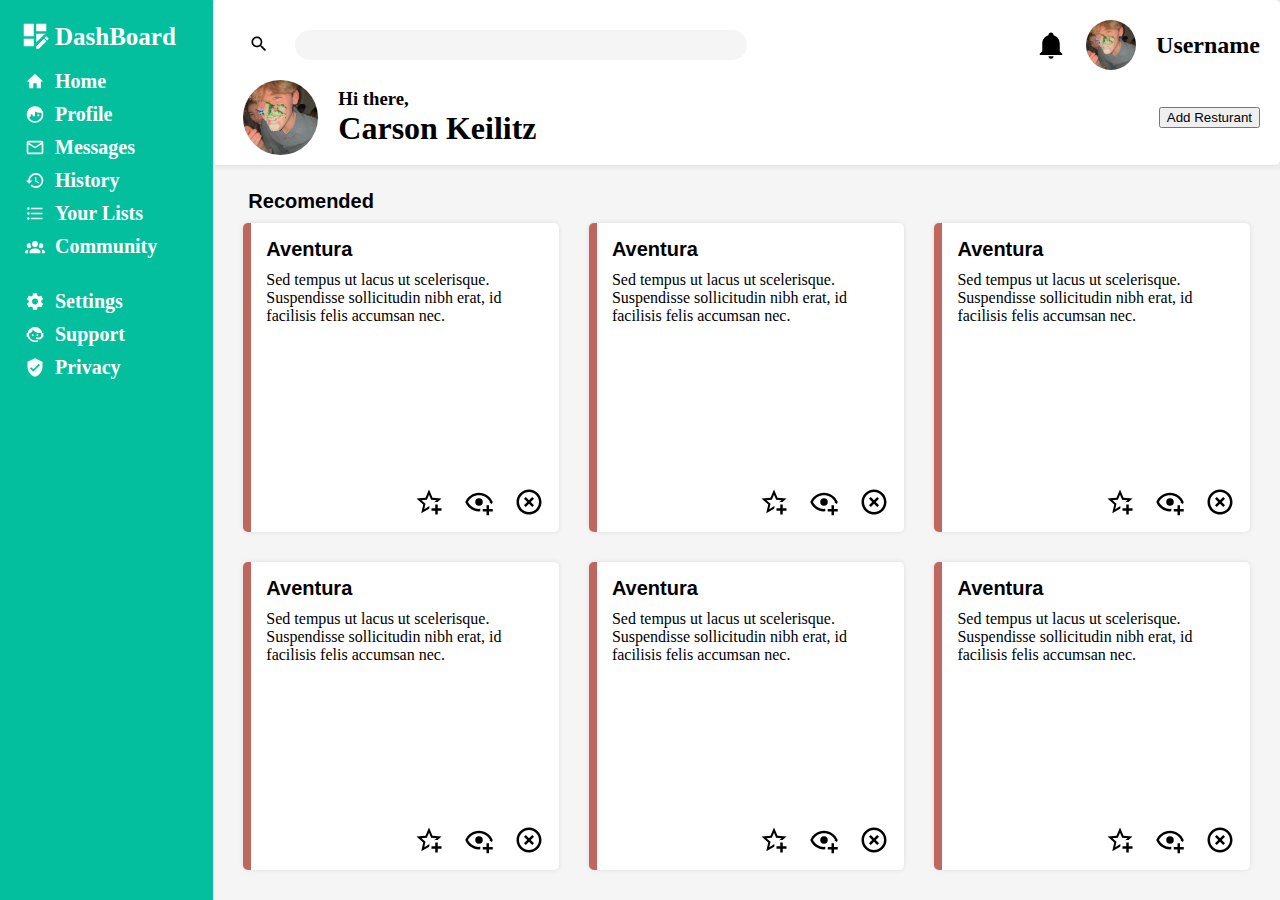
==== lists.html @ d3cf1557 "added basic form" ====
<!DOCTYPE html>
<html lang="en">
<head>
    <meta charset="UTF-8">
    <meta name="viewport" content="width=device-width, initial-scale=1.0">
    <link rel="stylesheet" href="styles/primary.css">
    <link rel="stylesheet" href="styles/library.css">
    <title>Admin Site</title>
</head>
<body>
    <div class="container">
        <div class="header">
            <div class="upperheader">
                <form class="search" action="search.php" method="post">
                    <button class="submit" type="submit" name="submit-search">
                        <img class="search-icon" src="pictures/magnify.png" alt="search">
                    </button>
                    <input class="search-bar" type="text" name="search" placeholder="">
                </form>
                <div class="header-upper-info">
                    <svg class="search-icon-info" xmlns="http://www.w3.org/2000/svg" viewBox="0 0 24 24"><title>bell</title><path d="M21,19V20H3V19L5,17V11C5,7.9 7.03,5.17 10,4.29C10,4.19 10,4.1 10,4A2,2 0 0,1 12,2A2,2 0 0,1 14,4C14,4.1 14,4.19 14,4.29C16.97,5.17 19,7.9 19,11V17L21,19M14,21A2,2 0 0,1 12,23A2,2 0 0,1 10,21" /></svg>
                    <img class="profile-picture logo small-logo" src="pictures/logo.JPEG" alt="profile">
                    <h2 class="username no-padding">Username</h2>
                </div>
            </div>
            <div class="lowerheader">
                <img  class="logo" src="pictures/logo.JPEG" alt="text">
                <div class="lowerheader-text">
                    <h3 class="no-padding">Hi there,</h3>
                    <h1 class="no-padding">Carson Keilitz</h1>
                </div>
                <div class="resturant-adder">
                    <button class="resturant-button">Add Resturant</button>
                    <dialog class="dialog">
                        <form action="#" method="dialog">
                            <div>
                                <label for="restaurant_name">Restaurant Name:</label>
                                <input type="text" id="restaurant_name" name="restaurant_name" required>
                            </div>
                            <div>
                                <label for="food_type">Type of Food:</label>
                                <select id="food_type" name="food_type" required>
                                    <option value="">Select Food Type</option>
                                    <option value="American">American</option>
                                    <option value="Chinese">Chinese</option>
                                    <option value="Cuban">Cuban</option>
                                    <option value="Greek">Greek</option>
                                    <option value="Indian">Indian</option>
                                    <option value="Italian">Italian</option>
                                    <option value="Japanese">Japanese</option>
                                    <option value="Korean">Korean</option>
                                    <option value="Mexican">Mexican</option>
                                    <option value="Thai">Thai</option>
                                    <option value="Vietnamese">Vietnamese</option>
                                </select>
                            </div>
                            <div>
                                <label for="location">Location:</label>
                                <input type="text" id="location" name="location" required>
                            </div>
                            <div>
                                <label for="rating">Rating (1-10):</label>
                                <input type="number" id="rating" name="rating" min="1" max="10" required>
                            </div>
                            <div>
                                <label for="visited">Visited:</label>
                                <input type="radio" id="yes" name="visited" value="Yes">
                                <label for="yes">Yes</label>
                                <input type="radio" id="want_to" name="visited" value="Want to">
                                <label for="want_to">Want to</label>
                                <input type="radio" id="no" name="visited" value="No">
                                <label for="no">No</label>
                            </div>
                            <div>
                                <button type="submit" id="js-close" value="js-close">Submit</button>
                            </div>
                        </form>
                    </dialog>
                </div>
            </div>
        </div>
        <div class="sidebar">
            <div class="sidebar-title">
                <div class="dashbar-logo">
                    <svg class="change-color" xmlns="http://www.w3.org/2000/svg" viewBox="0 0 24 24"><title>view-dashboard-edit</title><path d="M21 13.1C20.9 13.1 20.7 13.2 20.6 13.3L19.6 14.3L21.7 16.4L22.7 15.4C22.9 15.2 22.9 14.8 22.7 14.6L21.4 13.3C21.3 13.2 21.2 13.1 21 13.1M19.1 14.9L13 20.9V23H15.1L21.2 16.9L19.1 14.9M21 9H13V3H21V9M13 18.06V11H21V11.1C20.24 11.1 19.57 11.5 19.19 11.89L13 18.06M11 13H3V3H11V13M11 21H3V15H11V21Z" /></svg>
                </div>
                <h1 class="Dashboard">DashBoard</h1>
            </div>
            <ul class="sidebar-fonts side-bar-options">
                <div class="sidebar-logos">
                    <svg xmlns="http://www.w3.org/2000/svg" viewBox="0 0 24 24"><title>home</title><path d="M10,20V14H14V20H19V12H22L12,3L2,12H5V20H10Z" /></svg>
                    <li><a classhref="index.html">Home</a></li>
                </div>
                <div class="sidebar-logos">
                    <svg xmlns="http://www.w3.org/2000/svg" viewBox="0 0 24 24"><title>face-man-profile</title><path d="M12,2A10,10 0 0,0 2,12A10,10 0 0,0 12,22A10,10 0 0,0 22,12A10,10 0 0,0 12,2M12,8.39C13.57,9.4 15.42,10 17.42,10C18.2,10 18.95,9.91 19.67,9.74C19.88,10.45 20,11.21 20,12C20,16.41 16.41,20 12,20C9,20 6.39,18.34 5,15.89L6.75,14V13A1.25,1.25 0 0,1 8,11.75A1.25,1.25 0 0,1 9.25,13V14H12M16,11.75A1.25,1.25 0 0,0 14.75,13A1.25,1.25 0 0,0 16,14.25A1.25,1.25 0 0,0 17.25,13A1.25,1.25 0 0,0 16,11.75Z" /></svg>                    <li><a href="about.html">Profile</a></li>
                </div>
                <div class="sidebar-logos">
                    <svg xmlns="http://www.w3.org/2000/svg" viewBox="0 0 24 24"><title>email-outline</title><path d="M22 6C22 4.9 21.1 4 20 4H4C2.9 4 2 4.9 2 6V18C2 19.1 2.9 20 4 20H20C21.1 20 22 19.1 22 18V6M20 6L12 11L4 6H20M20 18H4V8L12 13L20 8V18Z" /></svg>                    <li><a href="contact.html">Messages</a></li>
                </div>
                <div class="sidebar-logos">
                    <svg xmlns="http://www.w3.org/2000/svg" viewBox="0 0 24 24"><title>history</title><path d="M13.5,8H12V13L16.28,15.54L17,14.33L13.5,12.25V8M13,3A9,9 0 0,0 4,12H1L4.96,16.03L9,12H6A7,7 0 0,1 13,5A7,7 0 0,1 20,12A7,7 0 0,1 13,19C11.07,19 9.32,18.21 8.06,16.94L6.64,18.36C8.27,20 10.5,21 13,21A9,9 0 0,0 22,12A9,9 0 0,0 13,3" /></svg>                    <li><a href="contact.html">History</a></li>
                </div>
                <div class="sidebar-logos">
                    <svg xmlns="http://www.w3.org/2000/svg" viewBox="0 0 24 24"><title>format-list-bulleted</title><path d="M7,5H21V7H7V5M7,13V11H21V13H7M4,4.5A1.5,1.5 0 0,1 5.5,6A1.5,1.5 0 0,1 4,7.5A1.5,1.5 0 0,1 2.5,6A1.5,1.5 0 0,1 4,4.5M4,10.5A1.5,1.5 0 0,1 5.5,12A1.5,1.5 0 0,1 4,13.5A1.5,1.5 0 0,1 2.5,12A1.5,1.5 0 0,1 4,10.5M7,19V17H21V19H7M4,16.5A1.5,1.5 0 0,1 5.5,18A1.5,1.5 0 0,1 4,19.5A1.5,1.5 0 0,1 2.5,18A1.5,1.5 0 0,1 4,16.5Z" /></svg>                    <li><a href="contact.html">Your Lists</a></li>
                </div>
                <div class="sidebar-logos">
                    <svg xmlns="http://www.w3.org/2000/svg" viewBox="0 0 24 24"><title>account-group</title><path d="M12,5.5A3.5,3.5 0 0,1 15.5,9A3.5,3.5 0 0,1 12,12.5A3.5,3.5 0 0,1 8.5,9A3.5,3.5 0 0,1 12,5.5M5,8C5.56,8 6.08,8.15 6.53,8.42C6.38,9.85 6.8,11.27 7.66,12.38C7.16,13.34 6.16,14 5,14A3,3 0 0,1 2,11A3,3 0 0,1 5,8M19,8A3,3 0 0,1 22,11A3,3 0 0,1 19,14C17.84,14 16.84,13.34 16.34,12.38C17.2,11.27 17.62,9.85 17.47,8.42C17.92,8.15 18.44,8 19,8M5.5,18.25C5.5,16.18 8.41,14.5 12,14.5C15.59,14.5 18.5,16.18 18.5,18.25V20H5.5V18.25M0,20V18.5C0,17.11 1.89,15.94 4.45,15.6C3.86,16.28 3.5,17.22 3.5,18.25V20H0M24,20H20.5V18.25C20.5,17.22 20.14,16.28 19.55,15.6C22.11,15.94 24,17.11 24,18.5V20Z" /></svg>                    <li><a href="contact.html">Community</a></li>
                </div>
            </ul>
            <ul class="sidebar-fonts side-bar-options settings">
                <div class="sidebar-logos">
                    <svg xmlns="http://www.w3.org/2000/svg" viewBox="0 0 24 24"><title>cog</title><path d="M12,15.5A3.5,3.5 0 0,1 8.5,12A3.5,3.5 0 0,1 12,8.5A3.5,3.5 0 0,1 15.5,12A3.5,3.5 0 0,1 12,15.5M19.43,12.97C19.47,12.65 19.5,12.33 19.5,12C19.5,11.67 19.47,11.34 19.43,11L21.54,9.37C21.73,9.22 21.78,8.95 21.66,8.73L19.66,5.27C19.54,5.05 19.27,4.96 19.05,5.05L16.56,6.05C16.04,5.66 15.5,5.32 14.87,5.07L14.5,2.42C14.46,2.18 14.25,2 14,2H10C9.75,2 9.54,2.18 9.5,2.42L9.13,5.07C8.5,5.32 7.96,5.66 7.44,6.05L4.95,5.05C4.73,4.96 4.46,5.05 4.34,5.27L2.34,8.73C2.21,8.95 2.27,9.22 2.46,9.37L4.57,11C4.53,11.34 4.5,11.67 4.5,12C4.5,12.33 4.53,12.65 4.57,12.97L2.46,14.63C2.27,14.78 2.21,15.05 2.34,15.27L4.34,18.73C4.46,18.95 4.73,19.03 4.95,18.95L7.44,17.94C7.96,18.34 8.5,18.68 9.13,18.93L9.5,21.58C9.54,21.82 9.75,22 10,22H14C14.25,22 14.46,21.82 14.5,21.58L14.87,18.93C15.5,18.67 16.04,18.34 16.56,17.94L19.05,18.95C19.27,19.03 19.54,18.95 19.66,18.73L21.66,15.27C21.78,15.05 21.73,14.78 21.54,14.63L19.43,12.97Z" /></svg>
                    <li><a classhref="index.html">Settings</a></li>
                </div>
                <div class="sidebar-logos">
                    <svg xmlns="http://www.w3.org/2000/svg" viewBox="0 0 24 24"><title>face-agent</title><path d="M18.72,14.76C19.07,13.91 19.26,13 19.26,12C19.26,11.28 19.15,10.59 18.96,9.95C18.31,10.1 17.63,10.18 16.92,10.18C13.86,10.18 11.15,8.67 9.5,6.34C8.61,8.5 6.91,10.26 4.77,11.22C4.73,11.47 4.73,11.74 4.73,12A7.27,7.27 0 0,0 12,19.27C13.05,19.27 14.06,19.04 14.97,18.63C15.54,19.72 15.8,20.26 15.78,20.26C14.14,20.81 12.87,21.08 12,21.08C9.58,21.08 7.27,20.13 5.57,18.42C4.53,17.38 3.76,16.11 3.33,14.73H2V10.18H3.09C3.93,6.04 7.6,2.92 12,2.92C14.4,2.92 16.71,3.87 18.42,5.58C19.69,6.84 20.54,8.45 20.89,10.18H22V14.67H22V14.69L22,14.73H21.94L18.38,18L13.08,17.4V15.73H17.91L18.72,14.76M9.27,11.77C9.57,11.77 9.86,11.89 10.07,12.11C10.28,12.32 10.4,12.61 10.4,12.91C10.4,13.21 10.28,13.5 10.07,13.71C9.86,13.92 9.57,14.04 9.27,14.04C8.64,14.04 8.13,13.54 8.13,12.91C8.13,12.28 8.64,11.77 9.27,11.77M14.72,11.77C15.35,11.77 15.85,12.28 15.85,12.91C15.85,13.54 15.35,14.04 14.72,14.04C14.09,14.04 13.58,13.54 13.58,12.91A1.14,1.14 0 0,1 14.72,11.77Z" /></svg>                    <li><a href="about.html">Support</a></li>
                </div>
                <div class="sidebar-logos">
                    <svg xmlns="http://www.w3.org/2000/svg" viewBox="0 0 24 24"><title>shield-check</title><path d="M10,17L6,13L7.41,11.59L10,14.17L16.59,7.58L18,9M12,1L3,5V11C3,16.55 6.84,21.74 12,23C17.16,21.74 21,16.55 21,11V5L12,1Z" /></svg>                    <li><a href="contact.html">Privacy</a></li>
                </div>
            </ul>
        </div>
        <div class="main-content">
            <div class="resturants">
                <h2 class="main-content-title project-font extra">Recomended</h2>
                <div class="cards">
                    <div class="card">
                        <div class="card-title project-font">Aventura</div>
                        <div class="card-text">
                            Sed tempus ut lacus ut scelerisque. Suspendisse sollicitudin nibh erat, id facilisis felis accumsan nec.
                        </div>
                        <div class="card-footer">
                            <svg class="card-image" xmlns="http://www.w3.org/2000/svg" viewBox="0 0 24 24"><title>star-plus-outline</title><path d="M5.8 21L7.4 14L2 9.2L9.2 8.6L12 2L14.8 8.6L22 9.2L18.8 12H18C17.3 12 16.6 12.1 15.9 12.4L18.1 10.5L13.7 10.1L12 6.1L10.3 10.1L5.9 10.5L9.2 13.4L8.2 17.7L12 15.4L12.5 15.7C12.3 16.2 12.1 16.8 12.1 17.3L5.8 21M17 14V17H14V19H17V22H19V19H22V17H19V14H17Z" /></svg>
                            <svg class="card-image" xmlns="http://www.w3.org/2000/svg" viewBox="0 0 24 24"><title>eye-plus-outline</title><path d="M12,4.5C7,4.5 2.73,7.61 1,12C2.73,16.39 7,19.5 12,19.5C12.36,19.5 12.72,19.5 13.08,19.45C13.03,19.13 13,18.82 13,18.5C13,18.14 13.04,17.78 13.1,17.42C12.74,17.46 12.37,17.5 12,17.5C8.24,17.5 4.83,15.36 3.18,12C4.83,8.64 8.24,6.5 12,6.5C15.76,6.5 19.17,8.64 20.82,12C20.7,12.24 20.56,12.45 20.43,12.68C21.09,12.84 21.72,13.11 22.29,13.5C22.56,13 22.8,12.5 23,12C21.27,7.61 17,4.5 12,4.5M12,9A3,3 0 0,0 9,12A3,3 0 0,0 12,15A3,3 0 0,0 15,12A3,3 0 0,0 12,9M18,14.5V17.5H15V19.5H18V22.5H20V19.5H23V17.5H20V14.5H18Z" /></svg>
                            <svg class="card-image" xmlns="http://www.w3.org/2000/svg" viewBox="0 0 24 24"><title>close-circle-outline</title><path d="M12,20C7.59,20 4,16.41 4,12C4,7.59 7.59,4 12,4C16.41,4 20,7.59 20,12C20,16.41 16.41,20 12,20M12,2C6.47,2 2,6.47 2,12C2,17.53 6.47,22 12,22C17.53,22 22,17.53 22,12C22,6.47 17.53,2 12,2M14.59,8L12,10.59L9.41,8L8,9.41L10.59,12L8,14.59L9.41,16L12,13.41L14.59,16L16,14.59L13.41,12L16,9.41L14.59,8Z" /></svg>
                        </div>
                    </div>
                    <div class="card">
                        <div class="card-title project-font">Aventura</div>
                        <div class="card-text">
                            Sed tempus ut lacus ut scelerisque. Suspendisse sollicitudin nibh erat, id facilisis felis accumsan nec.
                        </div>
                        <div class="card-footer">
                            <svg class="card-image" xmlns="http://www.w3.org/2000/svg" viewBox="0 0 24 24"><title>star-plus-outline</title><path d="M5.8 21L7.4 14L2 9.2L9.2 8.6L12 2L14.8 8.6L22 9.2L18.8 12H18C17.3 12 16.6 12.1 15.9 12.4L18.1 10.5L13.7 10.1L12 6.1L10.3 10.1L5.9 10.5L9.2 13.4L8.2 17.7L12 15.4L12.5 15.7C12.3 16.2 12.1 16.8 12.1 17.3L5.8 21M17 14V17H14V19H17V22H19V19H22V17H19V14H17Z" /></svg>
                            <svg class="card-image" xmlns="http://www.w3.org/2000/svg" viewBox="0 0 24 24"><title>eye-plus-outline</title><path d="M12,4.5C7,4.5 2.73,7.61 1,12C2.73,16.39 7,19.5 12,19.5C12.36,19.5 12.72,19.5 13.08,19.45C13.03,19.13 13,18.82 13,18.5C13,18.14 13.04,17.78 13.1,17.42C12.74,17.46 12.37,17.5 12,17.5C8.24,17.5 4.83,15.36 3.18,12C4.83,8.64 8.24,6.5 12,6.5C15.76,6.5 19.17,8.64 20.82,12C20.7,12.24 20.56,12.45 20.43,12.68C21.09,12.84 21.72,13.11 22.29,13.5C22.56,13 22.8,12.5 23,12C21.27,7.61 17,4.5 12,4.5M12,9A3,3 0 0,0 9,12A3,3 0 0,0 12,15A3,3 0 0,0 15,12A3,3 0 0,0 12,9M18,14.5V17.5H15V19.5H18V22.5H20V19.5H23V17.5H20V14.5H18Z" /></svg>
                            <svg class="card-image" xmlns="http://www.w3.org/2000/svg" viewBox="0 0 24 24"><title>close-circle-outline</title><path d="M12,20C7.59,20 4,16.41 4,12C4,7.59 7.59,4 12,4C16.41,4 20,7.59 20,12C20,16.41 16.41,20 12,20M12,2C6.47,2 2,6.47 2,12C2,17.53 6.47,22 12,22C17.53,22 22,17.53 22,12C22,6.47 17.53,2 12,2M14.59,8L12,10.59L9.41,8L8,9.41L10.59,12L8,14.59L9.41,16L12,13.41L14.59,16L16,14.59L13.41,12L16,9.41L14.59,8Z" /></svg>
                        </div>
                    </div>
                    <div class="card">
                        <div class="card-title project-font">Aventura</div>
                        <div class="card-text">
                            Sed tempus ut lacus ut scelerisque. Suspendisse sollicitudin nibh erat, id facilisis felis accumsan nec.
                        </div>
                        <div class="card-footer">
                            <svg class="card-image" xmlns="http://www.w3.org/2000/svg" viewBox="0 0 24 24"><title>star-plus-outline</title><path d="M5.8 21L7.4 14L2 9.2L9.2 8.6L12 2L14.8 8.6L22 9.2L18.8 12H18C17.3 12 16.6 12.1 15.9 12.4L18.1 10.5L13.7 10.1L12 6.1L10.3 10.1L5.9 10.5L9.2 13.4L8.2 17.7L12 15.4L12.5 15.7C12.3 16.2 12.1 16.8 12.1 17.3L5.8 21M17 14V17H14V19H17V22H19V19H22V17H19V14H17Z" /></svg>
                            <svg class="card-image" xmlns="http://www.w3.org/2000/svg" viewBox="0 0 24 24"><title>eye-plus-outline</title><path d="M12,4.5C7,4.5 2.73,7.61 1,12C2.73,16.39 7,19.5 12,19.5C12.36,19.5 12.72,19.5 13.08,19.45C13.03,19.13 13,18.82 13,18.5C13,18.14 13.04,17.78 13.1,17.42C12.74,17.46 12.37,17.5 12,17.5C8.24,17.5 4.83,15.36 3.18,12C4.83,8.64 8.24,6.5 12,6.5C15.76,6.5 19.17,8.64 20.82,12C20.7,12.24 20.56,12.45 20.43,12.68C21.09,12.84 21.72,13.11 22.29,13.5C22.56,13 22.8,12.5 23,12C21.27,7.61 17,4.5 12,4.5M12,9A3,3 0 0,0 9,12A3,3 0 0,0 12,15A3,3 0 0,0 15,12A3,3 0 0,0 12,9M18,14.5V17.5H15V19.5H18V22.5H20V19.5H23V17.5H20V14.5H18Z" /></svg>
                            <svg class="card-image" xmlns="http://www.w3.org/2000/svg" viewBox="0 0 24 24"><title>close-circle-outline</title><path d="M12,20C7.59,20 4,16.41 4,12C4,7.59 7.59,4 12,4C16.41,4 20,7.59 20,12C20,16.41 16.41,20 12,20M12,2C6.47,2 2,6.47 2,12C2,17.53 6.47,22 12,22C17.53,22 22,17.53 22,12C22,6.47 17.53,2 12,2M14.59,8L12,10.59L9.41,8L8,9.41L10.59,12L8,14.59L9.41,16L12,13.41L14.59,16L16,14.59L13.41,12L16,9.41L14.59,8Z" /></svg>
                        </div>
                    </div>
                    <div class="card">
                        <div class="card-title project-font">Aventura</div>
                        <div class="card-text">
                            Sed tempus ut lacus ut scelerisque. Suspendisse sollicitudin nibh erat, id facilisis felis accumsan nec.
                        </div>
                        <div class="card-footer">
                            <svg class="card-image" xmlns="http://www.w3.org/2000/svg" viewBox="0 0 24 24"><title>star-plus-outline</title><path d="M5.8 21L7.4 14L2 9.2L9.2 8.6L12 2L14.8 8.6L22 9.2L18.8 12H18C17.3 12 16.6 12.1 15.9 12.4L18.1 10.5L13.7 10.1L12 6.1L10.3 10.1L5.9 10.5L9.2 13.4L8.2 17.7L12 15.4L12.5 15.7C12.3 16.2 12.1 16.8 12.1 17.3L5.8 21M17 14V17H14V19H17V22H19V19H22V17H19V14H17Z" /></svg>
                            <svg class="card-image" xmlns="http://www.w3.org/2000/svg" viewBox="0 0 24 24"><title>eye-plus-outline</title><path d="M12,4.5C7,4.5 2.73,7.61 1,12C2.73,16.39 7,19.5 12,19.5C12.36,19.5 12.72,19.5 13.08,19.45C13.03,19.13 13,18.82 13,18.5C13,18.14 13.04,17.78 13.1,17.42C12.74,17.46 12.37,17.5 12,17.5C8.24,17.5 4.83,15.36 3.18,12C4.83,8.64 8.24,6.5 12,6.5C15.76,6.5 19.17,8.64 20.82,12C20.7,12.24 20.56,12.45 20.43,12.68C21.09,12.84 21.72,13.11 22.29,13.5C22.56,13 22.8,12.5 23,12C21.27,7.61 17,4.5 12,4.5M12,9A3,3 0 0,0 9,12A3,3 0 0,0 12,15A3,3 0 0,0 15,12A3,3 0 0,0 12,9M18,14.5V17.5H15V19.5H18V22.5H20V19.5H23V17.5H20V14.5H18Z" /></svg>
                            <svg class="card-image" xmlns="http://www.w3.org/2000/svg" viewBox="0 0 24 24"><title>close-circle-outline</title><path d="M12,20C7.59,20 4,16.41 4,12C4,7.59 7.59,4 12,4C16.41,4 20,7.59 20,12C20,16.41 16.41,20 12,20M12,2C6.47,2 2,6.47 2,12C2,17.53 6.47,22 12,22C17.53,22 22,17.53 22,12C22,6.47 17.53,2 12,2M14.59,8L12,10.59L9.41,8L8,9.41L10.59,12L8,14.59L9.41,16L12,13.41L14.59,16L16,14.59L13.41,12L16,9.41L14.59,8Z" /></svg>
                        </div>
                    </div>
                    <div class="card">
                        <div class="card-title project-font">Aventura</div>
                        <div class="card-text">
                            Sed tempus ut lacus ut scelerisque. Suspendisse sollicitudin nibh erat, id facilisis felis accumsan nec.
                        </div>
                        <div class="card-footer">
                            <svg class="card-image" xmlns="http://www.w3.org/2000/svg" viewBox="0 0 24 24"><title>star-plus-outline</title><path d="M5.8 21L7.4 14L2 9.2L9.2 8.6L12 2L14.8 8.6L22 9.2L18.8 12H18C17.3 12 16.6 12.1 15.9 12.4L18.1 10.5L13.7 10.1L12 6.1L10.3 10.1L5.9 10.5L9.2 13.4L8.2 17.7L12 15.4L12.5 15.7C12.3 16.2 12.1 16.8 12.1 17.3L5.8 21M17 14V17H14V19H17V22H19V19H22V17H19V14H17Z" /></svg>
                            <svg class="card-image" xmlns="http://www.w3.org/2000/svg" viewBox="0 0 24 24"><title>eye-plus-outline</title><path d="M12,4.5C7,4.5 2.73,7.61 1,12C2.73,16.39 7,19.5 12,19.5C12.36,19.5 12.72,19.5 13.08,19.45C13.03,19.13 13,18.82 13,18.5C13,18.14 13.04,17.78 13.1,17.42C12.74,17.46 12.37,17.5 12,17.5C8.24,17.5 4.83,15.36 3.18,12C4.83,8.64 8.24,6.5 12,6.5C15.76,6.5 19.17,8.64 20.82,12C20.7,12.24 20.56,12.45 20.43,12.68C21.09,12.84 21.72,13.11 22.29,13.5C22.56,13 22.8,12.5 23,12C21.27,7.61 17,4.5 12,4.5M12,9A3,3 0 0,0 9,12A3,3 0 0,0 12,15A3,3 0 0,0 15,12A3,3 0 0,0 12,9M18,14.5V17.5H15V19.5H18V22.5H20V19.5H23V17.5H20V14.5H18Z" /></svg>
                            <svg class="card-image" xmlns="http://www.w3.org/2000/svg" viewBox="0 0 24 24"><title>close-circle-outline</title><path d="M12,20C7.59,20 4,16.41 4,12C4,7.59 7.59,4 12,4C16.41,4 20,7.59 20,12C20,16.41 16.41,20 12,20M12,2C6.47,2 2,6.47 2,12C2,17.53 6.47,22 12,22C17.53,22 22,17.53 22,12C22,6.47 17.53,2 12,2M14.59,8L12,10.59L9.41,8L8,9.41L10.59,12L8,14.59L9.41,16L12,13.41L14.59,16L16,14.59L13.41,12L16,9.41L14.59,8Z" /></svg>
                        </div>
                    </div>
                    <div class="card">
                        <div class="card-title project-font">Aventura</div>
                        <div class="card-text">
                            Sed tempus ut lacus ut scelerisque. Suspendisse sollicitudin nibh erat, id facilisis felis accumsan nec.
                        </div>
                        <div class="card-footer">
                            <svg class="card-image" xmlns="http://www.w3.org/2000/svg" viewBox="0 0 24 24"><title>star-plus-outline</title><path d="M5.8 21L7.4 14L2 9.2L9.2 8.6L12 2L14.8 8.6L22 9.2L18.8 12H18C17.3 12 16.6 12.1 15.9 12.4L18.1 10.5L13.7 10.1L12 6.1L10.3 10.1L5.9 10.5L9.2 13.4L8.2 17.7L12 15.4L12.5 15.7C12.3 16.2 12.1 16.8 12.1 17.3L5.8 21M17 14V17H14V19H17V22H19V19H22V17H19V14H17Z" /></svg>
                            <svg class="card-image" xmlns="http://www.w3.org/2000/svg" viewBox="0 0 24 24"><title>eye-plus-outline</title><path d="M12,4.5C7,4.5 2.73,7.61 1,12C2.73,16.39 7,19.5 12,19.5C12.36,19.5 12.72,19.5 13.08,19.45C13.03,19.13 13,18.82 13,18.5C13,18.14 13.04,17.78 13.1,17.42C12.74,17.46 12.37,17.5 12,17.5C8.24,17.5 4.83,15.36 3.18,12C4.83,8.64 8.24,6.5 12,6.5C15.76,6.5 19.17,8.64 20.82,12C20.7,12.24 20.56,12.45 20.43,12.68C21.09,12.84 21.72,13.11 22.29,13.5C22.56,13 22.8,12.5 23,12C21.27,7.61 17,4.5 12,4.5M12,9A3,3 0 0,0 9,12A3,3 0 0,0 12,15A3,3 0 0,0 15,12A3,3 0 0,0 12,9M18,14.5V17.5H15V19.5H18V22.5H20V19.5H23V17.5H20V14.5H18Z" /></svg>
                            <svg class="card-image" xmlns="http://www.w3.org/2000/svg" viewBox="0 0 24 24"><title>close-circle-outline</title><path d="M12,20C7.59,20 4,16.41 4,12C4,7.59 7.59,4 12,4C16.41,4 20,7.59 20,12C20,16.41 16.41,20 12,20M12,2C6.47,2 2,6.47 2,12C2,17.53 6.47,22 12,22C17.53,22 22,17.53 22,12C22,6.47 17.53,2 12,2M14.59,8L12,10.59L9.41,8L8,9.41L10.59,12L8,14.59L9.41,16L12,13.41L14.59,16L16,14.59L13.41,12L16,9.41L14.59,8Z" /></svg>
                        </div>
                    </div>
                </div>
            </div>
            <!-- <div class="other">
                <h2 class="main-content-title project-font extra">New</h2>
                    <div class="newcards basic-card-template card-padding">
                        <div class="newcard">
                            <h3 class="newcard-title">Aventura</h3>
                            <div class="newcard-text">rried pace. Here, time seemed to slow down, allowing one to linger in the gentle embrace of solitude. In this tranquil oasis, thoughts wandered freely like butterflies in a garden, flitting from one fleeting moment to the next. It was a place where.</div>
                        </div>
                        <div class="newcard">
                            <h3 class="newcard-title">Aventura</h3>
                            <div class="newcard-text">rried pace. Here, time seemed to slow down, allowing one to linger in the gentle embrace of solitude. In this tranquil oasis, thoughts wandered freely like butterflies in a garden, flitting from one fleeting moment to the next. It was a place where.</div>
                        </div>
                        <div class="newcard">
                            <h3 class="newcard-title">Aventura</h3>
                            <div class="newcard-text">rried pace. Here, time seemed to slow down, allowing one to linger in the gentle embrace of solitude. In this tranquil oasis, thoughts wandered freely like butterflies in a garden, flitting from one fleeting moment to the next. It was a place where.</div>
                        </div>
                    </div>
                <h2 class="main-content-title project-font extra">Popular</h2>
                    <div class="trendingcards basic-card-template card-padding">
                        <div class="trendingcard">
                            <img class="profile-picture logo small-logo trending-logo" src="pictures/logo.JPEG" alt="">
                            <div class="trendingcard-info">
                                <h3 class="username">@Username</h3>
                                <h4 class="resturant-trending">Adventura</h4>
                            </div>
                        </div>
                        <div class="trendingcard">
                            <img class="profile-picture logo small-logo trending-logo" src="pictures/logo.JPEG" alt="">
                            <div class="trendingcard-info">
                                <h3 class="username">@Username</h3>
                                <h4 class="resturant-trending">Adventura</h4>
                            </div>
                        </div>
                        <div class="trendingcard">
                            <img class="profile-picture logo small-logo trending-logo" src="pictures/logo.JPEG" alt="">
                            <div class="trendingcard-info">
                                <h3 class="username">@Username</h3>
                                <h4 class="resturant-trending">Adventura</h4>
                            </div>
                        </div>
                    </div>
            </div> -->
        </div>
    </div>
    <script src="script.js"></script>
</body>
</html>
---- styles/library.css ----
body, html {
    margin: 0;
    padding: 0;
    height: 100%;
}

h1, h2, h3, h4 {
    padding: 0;
    margin: 0;
}

.no-padding {
    padding: 0px;
    margin: 0px;
}

.container {
    width: 100%;
    height: 100%;
    background-color: #f0f0f0; /* Set your desired background color */
    display: grid;
    grid-template: 1fr 5fr / 1fr 5fr;
}

.sidebar {
    grid-area: 1 / 1 / 3 / 2;
    background-color: #04BF9D;
}

.header {
    background-color: white;
}

.main-content {
    background-color: whitesmoke; /* Set your desired background color */
}

.other {
    flex: 1;
}

.card-padding {
    padding: 15px;
}

.extra {
    padding-left: 15px;
    display: flex;
    justify-content: start;
    align-content: end;
    padding-bottom: 0px;
    margin-bottom: 0px;
}

.project-font {
    font-family: 'Roboto', sans-serif;
    font-size: 20px;
    font-weight: bold;
}

/* Header */
.header {
    display: flex;
    flex-direction: column;
    padding: 15px;
    box-shadow: 0 0 5px 0 rgba(0, 0, 0, 0.1);
    border-radius: 5px;
    padding: 20px 20px 0px 20px;
    margin-bottom: 5px;
}

.upperheader {
    flex: 1;
    display: flex;
}
.search {
    flex:1;
    display: flex;
    padding: 10px;
    gap: 20px;
}

.search-bar {
    flex:1;
    background-color: whitesmoke;
    border-radius: 20px;
    border: none;
}

.submit {
    background-color: white;
    border: none;
}
.search-icon {
    width: 20px;
    height: 20px;
}

.search-icon-info {
    width: 30px;
    height: 30px;
}

.header-upper-info {
    display: flex;
    flex: 1;
    justify-content: end;
    align-items: center;
    align-content: center;
    gap: 20px;
}

.lowerheader {
    flex: 1;
    display: flex;
    justify-content: start;
    gap: 10px;
    align-items: center;
}

.resturant-adder {
    flex: 1;
    display: flex;
    justify-content: end;
}

.logo {
    width: 75px; /* Set the width of the image */
    height: 75px; /* Set the height of the image */
    border-radius: 50%; /* Make the border-radius 50% to create a circle */
    object-fit: cover;
    margin: 10px;
}

.small-logo {
    width:50px;
    height: 50px;
    margin: 0;
}

.sidebar-title {
    align-self:start;
    display: flex;
    align-items: center;
    justify-content: start;
    gap: 5px;
}
/* SideBar */
.sidebar {
    display: flex;
    flex-direction: column;
    padding: 20px;
}

.Dashboard {
    font-size: 25px;
    color: white;
}

.dashbar-logo {
    width: 30px;
}

.change-color {
    fill: white;
}

.side-bar-options {
    display: grid;
    grid-template: repeat(6, 1fr) / 1fr;
    gap: 10px;
}

.sidebar-fonts {
    list-style: none;
    padding: 0px;
    margin-left: 5px;
}

.settings {
    grid-template-rows: repeat(3, 1fr);
}

.sidebar-logos {
    display: flex;
    gap: 10px;
}

.sidebar-fonts a {
    color: white;
    font-size: 20px;
    font-weight: bold;
    text-decoration: none;
}

.sidebar-fonts svg {
    fill: white;
    width: 20px;
}

/* Main Content Page */
.basic-card-template {
    background-color: white;
    border-radius: 5px;
    box-shadow: 0 0 5px 0 rgba(0, 0, 0, 0.1);
    overflow: hidden;
    padding: 15px;
    margin: 10px;
}


.main-content {
    display: flex;
    padding: 20px;
}

/* Resturant Card Section */
.resturants {
    flex: 3;
    display: flex;
    flex-direction: column;
}

.cards {
    flex: 1;
    display: grid;
    /* grid-template-columns: repeat(auto-fill, minmax(200px, 1fr)); */
    grid-template: repeat(auto-fit, minmax(100px, 1fr)) / repeat(auto-fit, minmax(300px, 1fr));
    gap: 10px;
}

.card {
    background-color: white;
    margin: 10px;
    padding: 10px;
    border-radius: 5px;
    box-shadow: 0 0 5px 0 rgba(0, 0, 0, 0.1);
    overflow: hidden;
    border-left-color: #BF665E;
    border-left-width: 8px;
    border-left-style: solid;
    display: flex;
    flex-direction: column;
    justify-content: space-between;
    padding: 15px;
}

.card-footer {
    display: flex;
    justify-content: flex-end;
    gap: 20px;
}

.card-text {
    flex: 1;
    margin-top: 10px;
}

.card-image {
    height: 30px;
}


/* New Section */

/* Animating the dialog */

/*   Open state of the dialog  */
    dialog[open] {
    opacity: 1;
    transform: scaleY(1);
    transition:
      opacity 0.7s ease-in,
      transform 0.7s ease-in,
      overlay 0.7s ease-in allow-discrete,
      display 0.7s ease-in allow-discrete;
  }
  
  /*   Closed state of the dialog   */
  dialog {
    opacity: 0;
    transform: scaleY(0);
    transition:
      opacity 0.7s ease-out,
      transform 0.7s ease-out,
      overlay 0.7s ease-out allow-discrete,
      display 0.7s ease-out allow-discrete;
    /* Equivalent to
    transition: all 0.7s allow-discrete; */
  }
  
  /*   Before-open state  */
    dialog:not([open]) {
        display: none;
    }
  /* Transition the :backdrop when the dialog modal is promoted to the top layer */
  dialog::backdrop {
    background-color: rgb(0 0 0 / 0%);
    transition:
      display 0.7s allow-discrete,
      overlay 0.7s allow-discrete,
      background-color 0.7s;
    /* Equivalent to
    transition: all 0.7s allow-discrete; */
  }
  
  dialog[open]::backdrop {
    background-color: rgb(0 0 0 / 25%);
  }
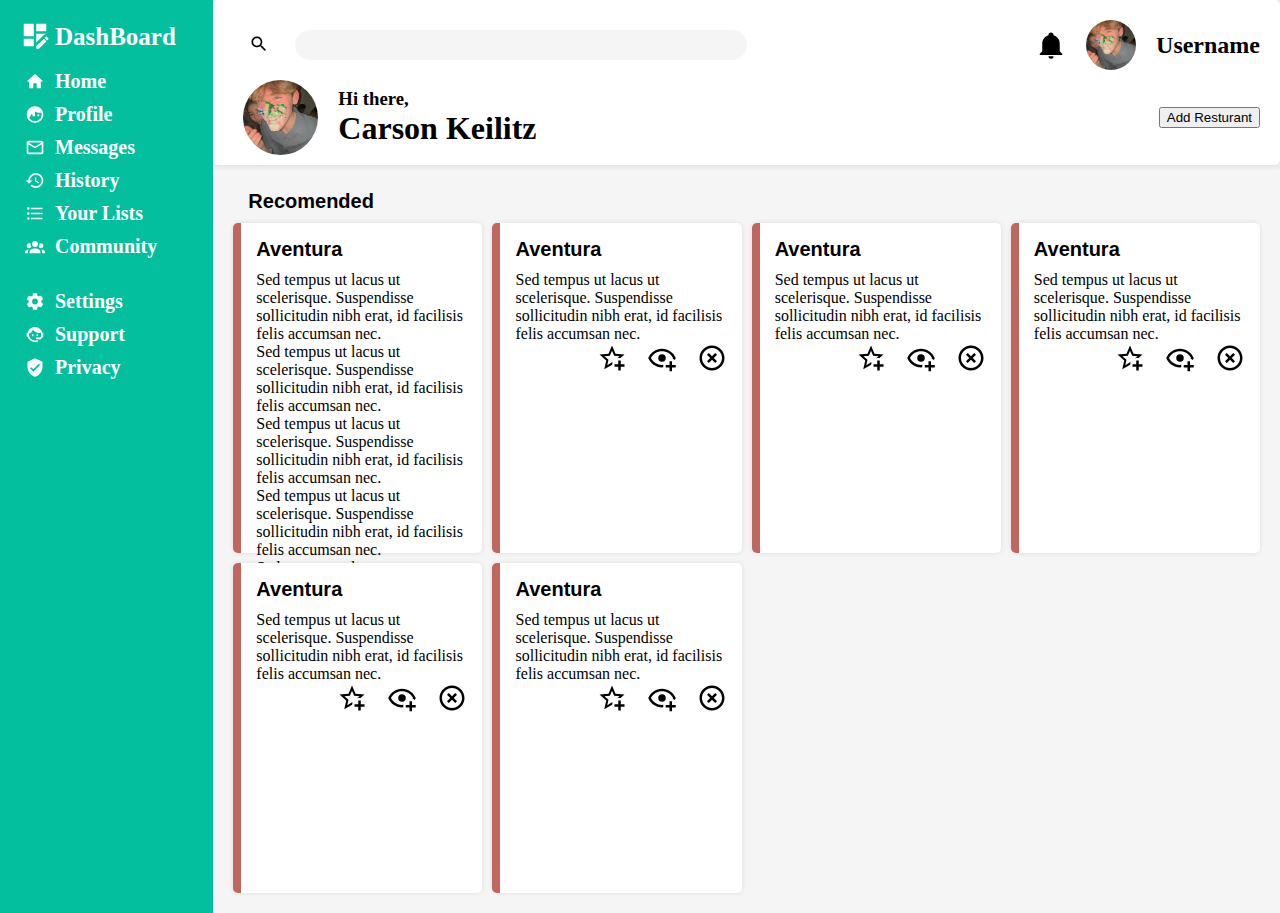
==== commit 5ae0833c: "switching computers" ====
--- a/lists.html
+++ b/lists.html
@@ -31,15 +31,18 @@
                 </div>
                 <div class="resturant-adder">
                     <button class="resturant-button">Add Resturant</button>
-                    <dialog class="dialog">
+                    <dialog class="dialog" id="dialog">
                         <form action="#" method="dialog">
                             <div>
-                                <label for="restaurant_name">Restaurant Name:</label>
-                                <input type="text" id="restaurant_name" name="restaurant_name" required>
-                            </div>
-                            <div>
-                                <label for="food_type">Type of Food:</label>
-                                <select id="food_type" name="food_type" required>
+                                <h2>Add A Resturant</h2>
+                            </div>
+                            <div>
+                                <label for="restaurant-name">Restaurant Name:</label>
+                                <input type="text" id="restaurant-name" name="restaurant-name" required>
+                            </div>
+                            <div>
+                                <label for="food-type">Type of Food:</label>
+                                <select id="food-type" name="food-type" required>
                                     <option value="">Select Food Type</option>
                                     <option value="American">American</option>
                                     <option value="Chinese">Chinese</option>
@@ -62,7 +65,7 @@
                                 <label for="rating">Rating (1-10):</label>
                                 <input type="number" id="rating" name="rating" min="1" max="10" required>
                             </div>
-                            <div>
+                            <div class="options">
                                 <label for="visited">Visited:</label>
                                 <input type="radio" id="yes" name="visited" value="Yes">
                                 <label for="yes">Yes</label>
@@ -72,7 +75,8 @@
                                 <label for="no">No</label>
                             </div>
                             <div>
-                                <button type="submit" id="js-close" value="js-close">Submit</button>
+                                <button type="submit" id="js-submit" value="js-submit">Submit</button>
+                                <button type="button" id="js-close" value="js-close">Close</button>
                             </div>
                         </form>
                     </dialog>
@@ -92,7 +96,7 @@
                     <li><a classhref="index.html">Home</a></li>
                 </div>
                 <div class="sidebar-logos">
-                    <svg xmlns="http://www.w3.org/2000/svg" viewBox="0 0 24 24"><title>face-man-profile</title><path d="M12,2A10,10 0 0,0 2,12A10,10 0 0,0 12,22A10,10 0 0,0 22,12A10,10 0 0,0 12,2M12,8.39C13.57,9.4 15.42,10 17.42,10C18.2,10 18.95,9.91 19.67,9.74C19.88,10.45 20,11.21 20,12C20,16.41 16.41,20 12,20C9,20 6.39,18.34 5,15.89L6.75,14V13A1.25,1.25 0 0,1 8,11.75A1.25,1.25 0 0,1 9.25,13V14H12M16,11.75A1.25,1.25 0 0,0 14.75,13A1.25,1.25 0 0,0 16,14.25A1.25,1.25 0 0,0 17.25,13A1.25,1.25 0 0,0 16,11.75Z" /></svg>                    <li><a href="about.html">Profile</a></li>
+                    <svg xmlns="http://www.w3.org/2000/svg" viewBox="0 0 24 24"><title>face-man-profile</title><path d="M12,2A10,10 0 0,0 2,12A10,10 0 0,0 12,22A10,10 0 0,0 22,12A10,10 0 0,0 12,2M12,8.39C13.57,9.4 15.42,10 17.42,10C18.2,10 18.95,9.91 19.67,9.74C19.88,10.45 20,11.21 20,12C20,16.41 16.41,20 12,20C9,20 6.39,18.34 5,15.89L6.75,14V13A1.25,1.25 0 0,1 8,11.75A1.25,1.25 0 0,1 9.25,13V14H12M16,11.75A1.25,1.25 0 0,0 14.75,13A1.25,1.25 0 0,0 16,14.25A1.25,1.25 0 0,0 17.25,13A1.25,1.25 0 0,0 16,11.75Z" /></svg>                    <li><a href="index.html">Profile</a></li>
                 </div>
                 <div class="sidebar-logos">
                     <svg xmlns="http://www.w3.org/2000/svg" viewBox="0 0 24 24"><title>email-outline</title><path d="M22 6C22 4.9 21.1 4 20 4H4C2.9 4 2 4.9 2 6V18C2 19.1 2.9 20 4 20H20C21.1 20 22 19.1 22 18V6M20 6L12 11L4 6H20M20 18H4V8L12 13L20 8V18Z" /></svg>                    <li><a href="contact.html">Messages</a></li>
@@ -101,7 +105,7 @@
                     <svg xmlns="http://www.w3.org/2000/svg" viewBox="0 0 24 24"><title>history</title><path d="M13.5,8H12V13L16.28,15.54L17,14.33L13.5,12.25V8M13,3A9,9 0 0,0 4,12H1L4.96,16.03L9,12H6A7,7 0 0,1 13,5A7,7 0 0,1 20,12A7,7 0 0,1 13,19C11.07,19 9.32,18.21 8.06,16.94L6.64,18.36C8.27,20 10.5,21 13,21A9,9 0 0,0 22,12A9,9 0 0,0 13,3" /></svg>                    <li><a href="contact.html">History</a></li>
                 </div>
                 <div class="sidebar-logos">
-                    <svg xmlns="http://www.w3.org/2000/svg" viewBox="0 0 24 24"><title>format-list-bulleted</title><path d="M7,5H21V7H7V5M7,13V11H21V13H7M4,4.5A1.5,1.5 0 0,1 5.5,6A1.5,1.5 0 0,1 4,7.5A1.5,1.5 0 0,1 2.5,6A1.5,1.5 0 0,1 4,4.5M4,10.5A1.5,1.5 0 0,1 5.5,12A1.5,1.5 0 0,1 4,13.5A1.5,1.5 0 0,1 2.5,12A1.5,1.5 0 0,1 4,10.5M7,19V17H21V19H7M4,16.5A1.5,1.5 0 0,1 5.5,18A1.5,1.5 0 0,1 4,19.5A1.5,1.5 0 0,1 2.5,18A1.5,1.5 0 0,1 4,16.5Z" /></svg>                    <li><a href="contact.html">Your Lists</a></li>
+                    <svg xmlns="http://www.w3.org/2000/svg" viewBox="0 0 24 24"><title>format-list-bulleted</title><path d="M7,5H21V7H7V5M7,13V11H21V13H7M4,4.5A1.5,1.5 0 0,1 5.5,6A1.5,1.5 0 0,1 4,7.5A1.5,1.5 0 0,1 2.5,6A1.5,1.5 0 0,1 4,4.5M4,10.5A1.5,1.5 0 0,1 5.5,12A1.5,1.5 0 0,1 4,13.5A1.5,1.5 0 0,1 2.5,12A1.5,1.5 0 0,1 4,10.5M7,19V17H21V19H7M4,16.5A1.5,1.5 0 0,1 5.5,18A1.5,1.5 0 0,1 4,19.5A1.5,1.5 0 0,1 2.5,18A1.5,1.5 0 0,1 4,16.5Z" /></svg>                    <li><a href="lists.html">Your Lists</a></li>
                 </div>
                 <div class="sidebar-logos">
                     <svg xmlns="http://www.w3.org/2000/svg" viewBox="0 0 24 24"><title>account-group</title><path d="M12,5.5A3.5,3.5 0 0,1 15.5,9A3.5,3.5 0 0,1 12,12.5A3.5,3.5 0 0,1 8.5,9A3.5,3.5 0 0,1 12,5.5M5,8C5.56,8 6.08,8.15 6.53,8.42C6.38,9.85 6.8,11.27 7.66,12.38C7.16,13.34 6.16,14 5,14A3,3 0 0,1 2,11A3,3 0 0,1 5,8M19,8A3,3 0 0,1 22,11A3,3 0 0,1 19,14C17.84,14 16.84,13.34 16.34,12.38C17.2,11.27 17.62,9.85 17.47,8.42C17.92,8.15 18.44,8 19,8M5.5,18.25C5.5,16.18 8.41,14.5 12,14.5C15.59,14.5 18.5,16.18 18.5,18.25V20H5.5V18.25M0,20V18.5C0,17.11 1.89,15.94 4.45,15.6C3.86,16.28 3.5,17.22 3.5,18.25V20H0M24,20H20.5V18.25C20.5,17.22 20.14,16.28 19.55,15.6C22.11,15.94 24,17.11 24,18.5V20Z" /></svg>                    <li><a href="contact.html">Community</a></li>
@@ -127,6 +131,18 @@
                     <div class="card">
                         <div class="card-title project-font">Aventura</div>
                         <div class="card-text">
+                            Sed tempus ut lacus ut scelerisque. Suspendisse sollicitudin nibh erat, id facilisis felis accumsan nec.
+                        </div>
+                        <div class="card-food-type">
+                            Sed tempus ut lacus ut scelerisque. Suspendisse sollicitudin nibh erat, id facilisis felis accumsan nec.
+                        </div>
+                        <div class="card-location">
+                            Sed tempus ut lacus ut scelerisque. Suspendisse sollicitudin nibh erat, id facilisis felis accumsan nec.
+                        </div>
+                        <div class="rating">
+                            Sed tempus ut lacus ut scelerisque. Suspendisse sollicitudin nibh erat, id facilisis felis accumsan nec.
+                        </div>
+                        <div class="visted">
                             Sed tempus ut lacus ut scelerisque. Suspendisse sollicitudin nibh erat, id facilisis felis accumsan nec.
                         </div>
                         <div class="card-footer">
--- a/styles/library.css
+++ b/styles/library.css
@@ -8,6 +8,11 @@
     padding: 0;
     margin: 0;
 }
+
+/* Fonts */
+
+
+
 
 .no-padding {
     padding: 0px;
@@ -49,7 +54,7 @@
     justify-content: start;
     align-content: end;
     padding-bottom: 0px;
-    margin-bottom: 0px;
+    margin-bottom: 10px;
 }
 
 .project-font {
@@ -224,22 +229,22 @@
 .cards {
     flex: 1;
     display: grid;
-    /* grid-template-columns: repeat(auto-fill, minmax(200px, 1fr)); */
-    grid-template: repeat(auto-fit, minmax(100px, 1fr)) / repeat(auto-fit, minmax(300px, 1fr));
+    grid-template-columns: repeat(auto-fit, minmax(200px, 1fr));
+    /* grid-auto-rows: 300px; */
+    /* grid-template: repeat(auto-fit, minmax(100px, 1fr)) / repeat(auto-fit, minmax(300px, 1fr)); */
     gap: 10px;
 }
 
 .card {
+    height: 300px;
     background-color: white;
-    margin: 10px;
-    padding: 10px;
     border-radius: 5px;
     box-shadow: 0 0 5px 0 rgba(0, 0, 0, 0.1);
-    overflow: hidden;
+    /* overflow: hidden; */
     border-left-color: #BF665E;
     border-left-width: 8px;
     border-left-style: solid;
-    display: flex;
+    /* display: flex; */
     flex-direction: column;
     justify-content: space-between;
     padding: 15px;
@@ -265,45 +270,72 @@
 
 /* Animating the dialog */
 
-/*   Open state of the dialog  */
-    dialog[open] {
-    opacity: 1;
-    transform: scaleY(1);
-    transition:
-      opacity 0.7s ease-in,
-      transform 0.7s ease-in,
-      overlay 0.7s ease-in allow-discrete,
-      display 0.7s ease-in allow-discrete;
+.dialog {
+    width: 300px;
+    height: 400px;
+    background: #fff;
+    color: #222;
+    border: 0;
+    border-radius: 0.5rem;
+}
+
+label {
+    display: block;
+}
+
+input[type="radio"] + label {
+    display: inline-block;
+    margin-left: 0px;
+    margin-right: 0;;
+}
+
+.dialog > form {
+    display: flex;
+    flex-direction: column;
+    gap: 10px;
+    width: auto;
+    height: 400px;
+}
+
+.dialog > form > div {
+    flex: 1;
+}
+
+.dialog::backdrop {
+    background: rgb(0 0 0 / 0.5);
+    opacity: 0;
   }
-  
-  /*   Closed state of the dialog   */
-  dialog {
-    opacity: 0;
-    transform: scaleY(0);
-    transition:
-      opacity 0.7s ease-out,
-      transform 0.7s ease-out,
-      overlay 0.7s ease-out allow-discrete,
-      display 0.7s ease-out allow-discrete;
-    /* Equivalent to
-    transition: all 0.7s allow-discrete; */
+
+.diaglog[open] {
+    animation: fade-in 500ms forwards;
   }
-  
-  /*   Before-open state  */
-    dialog:not([open]) {
-        display: none;
+
+.dialog[open]::backdrop {
+    animation: fade-in 500ms forwards;
+ }
+
+.dialog[closing] {
+    display: block;
+    pointer-events: none;
+    inset: 0;
+    animation: fade-out 500ms forwards;
+  }
+
+
+@keyframes fade-in {
+    0% {
+      opacity: 0;
     }
-  /* Transition the :backdrop when the dialog modal is promoted to the top layer */
-  dialog::backdrop {
-    background-color: rgb(0 0 0 / 0%);
-    transition:
-      display 0.7s allow-discrete,
-      overlay 0.7s allow-discrete,
-      background-color 0.7s;
-    /* Equivalent to
-    transition: all 0.7s allow-discrete; */
+    100% {
+      opacity: 1;
+    }
+}
+
+@keyframes fade-out {
+    0% {
+      opacity: 1;
+    }
+    100% {
+      opacity: 0;
+    }
   }
-  
-  dialog[open]::backdrop {
-    background-color: rgb(0 0 0 / 25%);
-  }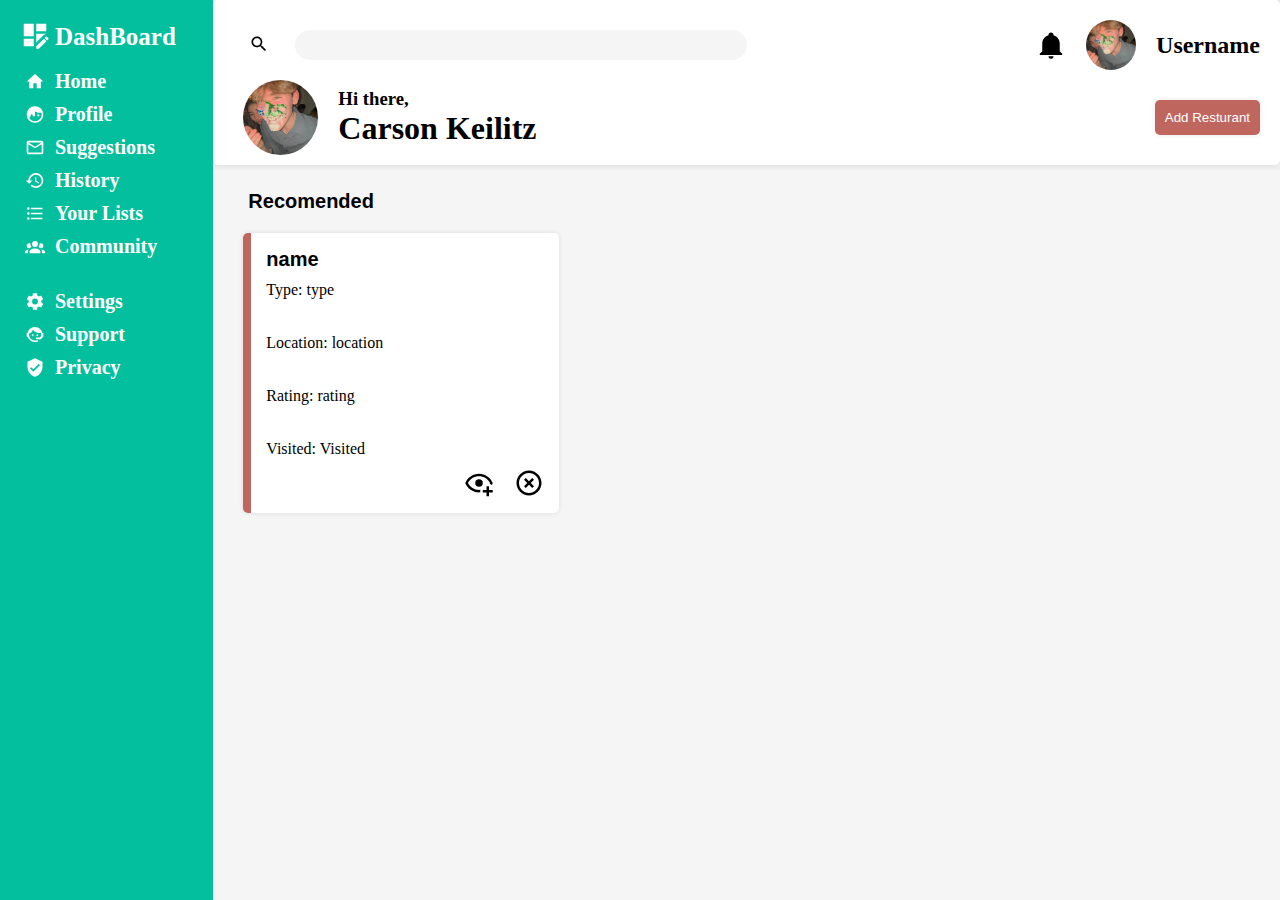
==== commit 9d31d422: "Pretty finish" ====
--- a/lists.html
+++ b/lists.html
@@ -99,7 +99,7 @@
                     <svg xmlns="http://www.w3.org/2000/svg" viewBox="0 0 24 24"><title>face-man-profile</title><path d="M12,2A10,10 0 0,0 2,12A10,10 0 0,0 12,22A10,10 0 0,0 22,12A10,10 0 0,0 12,2M12,8.39C13.57,9.4 15.42,10 17.42,10C18.2,10 18.95,9.91 19.67,9.74C19.88,10.45 20,11.21 20,12C20,16.41 16.41,20 12,20C9,20 6.39,18.34 5,15.89L6.75,14V13A1.25,1.25 0 0,1 8,11.75A1.25,1.25 0 0,1 9.25,13V14H12M16,11.75A1.25,1.25 0 0,0 14.75,13A1.25,1.25 0 0,0 16,14.25A1.25,1.25 0 0,0 17.25,13A1.25,1.25 0 0,0 16,11.75Z" /></svg>                    <li><a href="index.html">Profile</a></li>
                 </div>
                 <div class="sidebar-logos">
-                    <svg xmlns="http://www.w3.org/2000/svg" viewBox="0 0 24 24"><title>email-outline</title><path d="M22 6C22 4.9 21.1 4 20 4H4C2.9 4 2 4.9 2 6V18C2 19.1 2.9 20 4 20H20C21.1 20 22 19.1 22 18V6M20 6L12 11L4 6H20M20 18H4V8L12 13L20 8V18Z" /></svg>                    <li><a href="contact.html">Messages</a></li>
+                    <svg xmlns="http://www.w3.org/2000/svg" viewBox="0 0 24 24"><title>email-outline</title><path d="M22 6C22 4.9 21.1 4 20 4H4C2.9 4 2 4.9 2 6V18C2 19.1 2.9 20 4 20H20C21.1 20 22 19.1 22 18V6M20 6L12 11L4 6H20M20 18H4V8L12 13L20 8V18Z" /></svg>                    <li><a href="suggestions.html">Suggestions</a></li>
                 </div>
                 <div class="sidebar-logos">
                     <svg xmlns="http://www.w3.org/2000/svg" viewBox="0 0 24 24"><title>history</title><path d="M13.5,8H12V13L16.28,15.54L17,14.33L13.5,12.25V8M13,3A9,9 0 0,0 4,12H1L4.96,16.03L9,12H6A7,7 0 0,1 13,5A7,7 0 0,1 20,12A7,7 0 0,1 13,19C11.07,19 9.32,18.21 8.06,16.94L6.64,18.36C8.27,20 10.5,21 13,21A9,9 0 0,0 22,12A9,9 0 0,0 13,3" /></svg>                    <li><a href="contact.html">History</a></li>
@@ -130,125 +130,75 @@
                 <div class="cards">
                     <div class="card">
                         <div class="card-title project-font">Aventura</div>
-                        <div class="card-text">
-                            Sed tempus ut lacus ut scelerisque. Suspendisse sollicitudin nibh erat, id facilisis felis accumsan nec.
-                        </div>
-                        <div class="card-food-type">
-                            Sed tempus ut lacus ut scelerisque. Suspendisse sollicitudin nibh erat, id facilisis felis accumsan nec.
-                        </div>
-                        <div class="card-location">
-                            Sed tempus ut lacus ut scelerisque. Suspendisse sollicitudin nibh erat, id facilisis felis accumsan nec.
-                        </div>
-                        <div class="rating">
-                            Sed tempus ut lacus ut scelerisque. Suspendisse sollicitudin nibh erat, id facilisis felis accumsan nec.
-                        </div>
-                        <div class="visted">
-                            Sed tempus ut lacus ut scelerisque. Suspendisse sollicitudin nibh erat, id facilisis felis accumsan nec.
-                        </div>
-                        <div class="card-footer">
-                            <svg class="card-image" xmlns="http://www.w3.org/2000/svg" viewBox="0 0 24 24"><title>star-plus-outline</title><path d="M5.8 21L7.4 14L2 9.2L9.2 8.6L12 2L14.8 8.6L22 9.2L18.8 12H18C17.3 12 16.6 12.1 15.9 12.4L18.1 10.5L13.7 10.1L12 6.1L10.3 10.1L5.9 10.5L9.2 13.4L8.2 17.7L12 15.4L12.5 15.7C12.3 16.2 12.1 16.8 12.1 17.3L5.8 21M17 14V17H14V19H17V22H19V19H22V17H19V14H17Z" /></svg>
-                            <svg class="card-image" xmlns="http://www.w3.org/2000/svg" viewBox="0 0 24 24"><title>eye-plus-outline</title><path d="M12,4.5C7,4.5 2.73,7.61 1,12C2.73,16.39 7,19.5 12,19.5C12.36,19.5 12.72,19.5 13.08,19.45C13.03,19.13 13,18.82 13,18.5C13,18.14 13.04,17.78 13.1,17.42C12.74,17.46 12.37,17.5 12,17.5C8.24,17.5 4.83,15.36 3.18,12C4.83,8.64 8.24,6.5 12,6.5C15.76,6.5 19.17,8.64 20.82,12C20.7,12.24 20.56,12.45 20.43,12.68C21.09,12.84 21.72,13.11 22.29,13.5C22.56,13 22.8,12.5 23,12C21.27,7.61 17,4.5 12,4.5M12,9A3,3 0 0,0 9,12A3,3 0 0,0 12,15A3,3 0 0,0 15,12A3,3 0 0,0 12,9M18,14.5V17.5H15V19.5H18V22.5H20V19.5H23V17.5H20V14.5H18Z" /></svg>
-                            <svg class="card-image" xmlns="http://www.w3.org/2000/svg" viewBox="0 0 24 24"><title>close-circle-outline</title><path d="M12,20C7.59,20 4,16.41 4,12C4,7.59 7.59,4 12,4C16.41,4 20,7.59 20,12C20,16.41 16.41,20 12,20M12,2C6.47,2 2,6.47 2,12C2,17.53 6.47,22 12,22C17.53,22 22,17.53 22,12C22,6.47 17.53,2 12,2M14.59,8L12,10.59L9.41,8L8,9.41L10.59,12L8,14.59L9.41,16L12,13.41L14.59,16L16,14.59L13.41,12L16,9.41L14.59,8Z" /></svg>
-                        </div>
-                    </div>
-                    <div class="card">
-                        <div class="card-title project-font">Aventura</div>
-                        <div class="card-text">
-                            Sed tempus ut lacus ut scelerisque. Suspendisse sollicitudin nibh erat, id facilisis felis accumsan nec.
-                        </div>
-                        <div class="card-footer">
-                            <svg class="card-image" xmlns="http://www.w3.org/2000/svg" viewBox="0 0 24 24"><title>star-plus-outline</title><path d="M5.8 21L7.4 14L2 9.2L9.2 8.6L12 2L14.8 8.6L22 9.2L18.8 12H18C17.3 12 16.6 12.1 15.9 12.4L18.1 10.5L13.7 10.1L12 6.1L10.3 10.1L5.9 10.5L9.2 13.4L8.2 17.7L12 15.4L12.5 15.7C12.3 16.2 12.1 16.8 12.1 17.3L5.8 21M17 14V17H14V19H17V22H19V19H22V17H19V14H17Z" /></svg>
-                            <svg class="card-image" xmlns="http://www.w3.org/2000/svg" viewBox="0 0 24 24"><title>eye-plus-outline</title><path d="M12,4.5C7,4.5 2.73,7.61 1,12C2.73,16.39 7,19.5 12,19.5C12.36,19.5 12.72,19.5 13.08,19.45C13.03,19.13 13,18.82 13,18.5C13,18.14 13.04,17.78 13.1,17.42C12.74,17.46 12.37,17.5 12,17.5C8.24,17.5 4.83,15.36 3.18,12C4.83,8.64 8.24,6.5 12,6.5C15.76,6.5 19.17,8.64 20.82,12C20.7,12.24 20.56,12.45 20.43,12.68C21.09,12.84 21.72,13.11 22.29,13.5C22.56,13 22.8,12.5 23,12C21.27,7.61 17,4.5 12,4.5M12,9A3,3 0 0,0 9,12A3,3 0 0,0 12,15A3,3 0 0,0 15,12A3,3 0 0,0 12,9M18,14.5V17.5H15V19.5H18V22.5H20V19.5H23V17.5H20V14.5H18Z" /></svg>
-                            <svg class="card-image" xmlns="http://www.w3.org/2000/svg" viewBox="0 0 24 24"><title>close-circle-outline</title><path d="M12,20C7.59,20 4,16.41 4,12C4,7.59 7.59,4 12,4C16.41,4 20,7.59 20,12C20,16.41 16.41,20 12,20M12,2C6.47,2 2,6.47 2,12C2,17.53 6.47,22 12,22C17.53,22 22,17.53 22,12C22,6.47 17.53,2 12,2M14.59,8L12,10.59L9.41,8L8,9.41L10.59,12L8,14.59L9.41,16L12,13.41L14.59,16L16,14.59L13.41,12L16,9.41L14.59,8Z" /></svg>
-                        </div>
-                    </div>
-                    <div class="card">
-                        <div class="card-title project-font">Aventura</div>
-                        <div class="card-text">
-                            Sed tempus ut lacus ut scelerisque. Suspendisse sollicitudin nibh erat, id facilisis felis accumsan nec.
-                        </div>
-                        <div class="card-footer">
-                            <svg class="card-image" xmlns="http://www.w3.org/2000/svg" viewBox="0 0 24 24"><title>star-plus-outline</title><path d="M5.8 21L7.4 14L2 9.2L9.2 8.6L12 2L14.8 8.6L22 9.2L18.8 12H18C17.3 12 16.6 12.1 15.9 12.4L18.1 10.5L13.7 10.1L12 6.1L10.3 10.1L5.9 10.5L9.2 13.4L8.2 17.7L12 15.4L12.5 15.7C12.3 16.2 12.1 16.8 12.1 17.3L5.8 21M17 14V17H14V19H17V22H19V19H22V17H19V14H17Z" /></svg>
-                            <svg class="card-image" xmlns="http://www.w3.org/2000/svg" viewBox="0 0 24 24"><title>eye-plus-outline</title><path d="M12,4.5C7,4.5 2.73,7.61 1,12C2.73,16.39 7,19.5 12,19.5C12.36,19.5 12.72,19.5 13.08,19.45C13.03,19.13 13,18.82 13,18.5C13,18.14 13.04,17.78 13.1,17.42C12.74,17.46 12.37,17.5 12,17.5C8.24,17.5 4.83,15.36 3.18,12C4.83,8.64 8.24,6.5 12,6.5C15.76,6.5 19.17,8.64 20.82,12C20.7,12.24 20.56,12.45 20.43,12.68C21.09,12.84 21.72,13.11 22.29,13.5C22.56,13 22.8,12.5 23,12C21.27,7.61 17,4.5 12,4.5M12,9A3,3 0 0,0 9,12A3,3 0 0,0 12,15A3,3 0 0,0 15,12A3,3 0 0,0 12,9M18,14.5V17.5H15V19.5H18V22.5H20V19.5H23V17.5H20V14.5H18Z" /></svg>
-                            <svg class="card-image" xmlns="http://www.w3.org/2000/svg" viewBox="0 0 24 24"><title>close-circle-outline</title><path d="M12,20C7.59,20 4,16.41 4,12C4,7.59 7.59,4 12,4C16.41,4 20,7.59 20,12C20,16.41 16.41,20 12,20M12,2C6.47,2 2,6.47 2,12C2,17.53 6.47,22 12,22C17.53,22 22,17.53 22,12C22,6.47 17.53,2 12,2M14.59,8L12,10.59L9.41,8L8,9.41L10.59,12L8,14.59L9.41,16L12,13.41L14.59,16L16,14.59L13.41,12L16,9.41L14.59,8Z" /></svg>
-                        </div>
-                    </div>
-                    <div class="card">
-                        <div class="card-title project-font">Aventura</div>
-                        <div class="card-text">
-                            Sed tempus ut lacus ut scelerisque. Suspendisse sollicitudin nibh erat, id facilisis felis accumsan nec.
-                        </div>
-                        <div class="card-footer">
-                            <svg class="card-image" xmlns="http://www.w3.org/2000/svg" viewBox="0 0 24 24"><title>star-plus-outline</title><path d="M5.8 21L7.4 14L2 9.2L9.2 8.6L12 2L14.8 8.6L22 9.2L18.8 12H18C17.3 12 16.6 12.1 15.9 12.4L18.1 10.5L13.7 10.1L12 6.1L10.3 10.1L5.9 10.5L9.2 13.4L8.2 17.7L12 15.4L12.5 15.7C12.3 16.2 12.1 16.8 12.1 17.3L5.8 21M17 14V17H14V19H17V22H19V19H22V17H19V14H17Z" /></svg>
-                            <svg class="card-image" xmlns="http://www.w3.org/2000/svg" viewBox="0 0 24 24"><title>eye-plus-outline</title><path d="M12,4.5C7,4.5 2.73,7.61 1,12C2.73,16.39 7,19.5 12,19.5C12.36,19.5 12.72,19.5 13.08,19.45C13.03,19.13 13,18.82 13,18.5C13,18.14 13.04,17.78 13.1,17.42C12.74,17.46 12.37,17.5 12,17.5C8.24,17.5 4.83,15.36 3.18,12C4.83,8.64 8.24,6.5 12,6.5C15.76,6.5 19.17,8.64 20.82,12C20.7,12.24 20.56,12.45 20.43,12.68C21.09,12.84 21.72,13.11 22.29,13.5C22.56,13 22.8,12.5 23,12C21.27,7.61 17,4.5 12,4.5M12,9A3,3 0 0,0 9,12A3,3 0 0,0 12,15A3,3 0 0,0 15,12A3,3 0 0,0 12,9M18,14.5V17.5H15V19.5H18V22.5H20V19.5H23V17.5H20V14.5H18Z" /></svg>
-                            <svg class="card-image" xmlns="http://www.w3.org/2000/svg" viewBox="0 0 24 24"><title>close-circle-outline</title><path d="M12,20C7.59,20 4,16.41 4,12C4,7.59 7.59,4 12,4C16.41,4 20,7.59 20,12C20,16.41 16.41,20 12,20M12,2C6.47,2 2,6.47 2,12C2,17.53 6.47,22 12,22C17.53,22 22,17.53 22,12C22,6.47 17.53,2 12,2M14.59,8L12,10.59L9.41,8L8,9.41L10.59,12L8,14.59L9.41,16L12,13.41L14.59,16L16,14.59L13.41,12L16,9.41L14.59,8Z" /></svg>
-                        </div>
-                    </div>
-                    <div class="card">
-                        <div class="card-title project-font">Aventura</div>
-                        <div class="card-text">
-                            Sed tempus ut lacus ut scelerisque. Suspendisse sollicitudin nibh erat, id facilisis felis accumsan nec.
-                        </div>
-                        <div class="card-footer">
-                            <svg class="card-image" xmlns="http://www.w3.org/2000/svg" viewBox="0 0 24 24"><title>star-plus-outline</title><path d="M5.8 21L7.4 14L2 9.2L9.2 8.6L12 2L14.8 8.6L22 9.2L18.8 12H18C17.3 12 16.6 12.1 15.9 12.4L18.1 10.5L13.7 10.1L12 6.1L10.3 10.1L5.9 10.5L9.2 13.4L8.2 17.7L12 15.4L12.5 15.7C12.3 16.2 12.1 16.8 12.1 17.3L5.8 21M17 14V17H14V19H17V22H19V19H22V17H19V14H17Z" /></svg>
-                            <svg class="card-image" xmlns="http://www.w3.org/2000/svg" viewBox="0 0 24 24"><title>eye-plus-outline</title><path d="M12,4.5C7,4.5 2.73,7.61 1,12C2.73,16.39 7,19.5 12,19.5C12.36,19.5 12.72,19.5 13.08,19.45C13.03,19.13 13,18.82 13,18.5C13,18.14 13.04,17.78 13.1,17.42C12.74,17.46 12.37,17.5 12,17.5C8.24,17.5 4.83,15.36 3.18,12C4.83,8.64 8.24,6.5 12,6.5C15.76,6.5 19.17,8.64 20.82,12C20.7,12.24 20.56,12.45 20.43,12.68C21.09,12.84 21.72,13.11 22.29,13.5C22.56,13 22.8,12.5 23,12C21.27,7.61 17,4.5 12,4.5M12,9A3,3 0 0,0 9,12A3,3 0 0,0 12,15A3,3 0 0,0 15,12A3,3 0 0,0 12,9M18,14.5V17.5H15V19.5H18V22.5H20V19.5H23V17.5H20V14.5H18Z" /></svg>
-                            <svg class="card-image" xmlns="http://www.w3.org/2000/svg" viewBox="0 0 24 24"><title>close-circle-outline</title><path d="M12,20C7.59,20 4,16.41 4,12C4,7.59 7.59,4 12,4C16.41,4 20,7.59 20,12C20,16.41 16.41,20 12,20M12,2C6.47,2 2,6.47 2,12C2,17.53 6.47,22 12,22C17.53,22 22,17.53 22,12C22,6.47 17.53,2 12,2M14.59,8L12,10.59L9.41,8L8,9.41L10.59,12L8,14.59L9.41,16L12,13.41L14.59,16L16,14.59L13.41,12L16,9.41L14.59,8Z" /></svg>
-                        </div>
-                    </div>
-                    <div class="card">
-                        <div class="card-title project-font">Aventura</div>
-                        <div class="card-text">
-                            Sed tempus ut lacus ut scelerisque. Suspendisse sollicitudin nibh erat, id facilisis felis accumsan nec.
-                        </div>
-                        <div class="card-footer">
-                            <svg class="card-image" xmlns="http://www.w3.org/2000/svg" viewBox="0 0 24 24"><title>star-plus-outline</title><path d="M5.8 21L7.4 14L2 9.2L9.2 8.6L12 2L14.8 8.6L22 9.2L18.8 12H18C17.3 12 16.6 12.1 15.9 12.4L18.1 10.5L13.7 10.1L12 6.1L10.3 10.1L5.9 10.5L9.2 13.4L8.2 17.7L12 15.4L12.5 15.7C12.3 16.2 12.1 16.8 12.1 17.3L5.8 21M17 14V17H14V19H17V22H19V19H22V17H19V14H17Z" /></svg>
-                            <svg class="card-image" xmlns="http://www.w3.org/2000/svg" viewBox="0 0 24 24"><title>eye-plus-outline</title><path d="M12,4.5C7,4.5 2.73,7.61 1,12C2.73,16.39 7,19.5 12,19.5C12.36,19.5 12.72,19.5 13.08,19.45C13.03,19.13 13,18.82 13,18.5C13,18.14 13.04,17.78 13.1,17.42C12.74,17.46 12.37,17.5 12,17.5C8.24,17.5 4.83,15.36 3.18,12C4.83,8.64 8.24,6.5 12,6.5C15.76,6.5 19.17,8.64 20.82,12C20.7,12.24 20.56,12.45 20.43,12.68C21.09,12.84 21.72,13.11 22.29,13.5C22.56,13 22.8,12.5 23,12C21.27,7.61 17,4.5 12,4.5M12,9A3,3 0 0,0 9,12A3,3 0 0,0 12,15A3,3 0 0,0 15,12A3,3 0 0,0 12,9M18,14.5V17.5H15V19.5H18V22.5H20V19.5H23V17.5H20V14.5H18Z" /></svg>
-                            <svg class="card-image" xmlns="http://www.w3.org/2000/svg" viewBox="0 0 24 24"><title>close-circle-outline</title><path d="M12,20C7.59,20 4,16.41 4,12C4,7.59 7.59,4 12,4C16.41,4 20,7.59 20,12C20,16.41 16.41,20 12,20M12,2C6.47,2 2,6.47 2,12C2,17.53 6.47,22 12,22C17.53,22 22,17.53 22,12C22,6.47 17.53,2 12,2M14.59,8L12,10.59L9.41,8L8,9.41L10.59,12L8,14.59L9.41,16L12,13.41L14.59,16L16,14.59L13.41,12L16,9.41L14.59,8Z" /></svg>
-                        </div>
-                    </div>
-                </div>
-            </div>
-            <!-- <div class="other">
-                <h2 class="main-content-title project-font extra">New</h2>
-                    <div class="newcards basic-card-template card-padding">
-                        <div class="newcard">
-                            <h3 class="newcard-title">Aventura</h3>
-                            <div class="newcard-text">rried pace. Here, time seemed to slow down, allowing one to linger in the gentle embrace of solitude. In this tranquil oasis, thoughts wandered freely like butterflies in a garden, flitting from one fleeting moment to the next. It was a place where.</div>
-                        </div>
-                        <div class="newcard">
-                            <h3 class="newcard-title">Aventura</h3>
-                            <div class="newcard-text">rried pace. Here, time seemed to slow down, allowing one to linger in the gentle embrace of solitude. In this tranquil oasis, thoughts wandered freely like butterflies in a garden, flitting from one fleeting moment to the next. It was a place where.</div>
-                        </div>
-                        <div class="newcard">
-                            <h3 class="newcard-title">Aventura</h3>
-                            <div class="newcard-text">rried pace. Here, time seemed to slow down, allowing one to linger in the gentle embrace of solitude. In this tranquil oasis, thoughts wandered freely like butterflies in a garden, flitting from one fleeting moment to the next. It was a place where.</div>
-                        </div>
-                    </div>
-                <h2 class="main-content-title project-font extra">Popular</h2>
-                    <div class="trendingcards basic-card-template card-padding">
-                        <div class="trendingcard">
-                            <img class="profile-picture logo small-logo trending-logo" src="pictures/logo.JPEG" alt="">
-                            <div class="trendingcard-info">
-                                <h3 class="username">@Username</h3>
-                                <h4 class="resturant-trending">Adventura</h4>
-                            </div>
-                        </div>
-                        <div class="trendingcard">
-                            <img class="profile-picture logo small-logo trending-logo" src="pictures/logo.JPEG" alt="">
-                            <div class="trendingcard-info">
-                                <h3 class="username">@Username</h3>
-                                <h4 class="resturant-trending">Adventura</h4>
-                            </div>
-                        </div>
-                        <div class="trendingcard">
-                            <img class="profile-picture logo small-logo trending-logo" src="pictures/logo.JPEG" alt="">
-                            <div class="trendingcard-info">
-                                <h3 class="username">@Username</h3>
-                                <h4 class="resturant-trending">Adventura</h4>
-                            </div>
-                        </div>
-                    </div>
-            </div> -->
+                        <div class="card-text card-options">
+                            <p>Type:fdsafkasdfjsadlkfjksljdfklsjdlkfjksaldfjkladsjkfjsaklfjklasjdfklajlkdfjklsjflksajkldfjaklsjfklsjkl</p>
+                            <p>Location:</p>
+                            <p>Rating:</p>
+                            <p>Visited:</p>
+                        </div>
+                        <div class="card-footer">
+                            <svg class="card-image" xmlns="http://www.w3.org/2000/svg" viewBox="0 0 24 24"><title>star-plus-outline</title><path d="M5.8 21L7.4 14L2 9.2L9.2 8.6L12 2L14.8 8.6L22 9.2L18.8 12H18C17.3 12 16.6 12.1 15.9 12.4L18.1 10.5L13.7 10.1L12 6.1L10.3 10.1L5.9 10.5L9.2 13.4L8.2 17.7L12 15.4L12.5 15.7C12.3 16.2 12.1 16.8 12.1 17.3L5.8 21M17 14V17H14V19H17V22H19V19H22V17H19V14H17Z" /></svg>
+                            <svg class="card-image" xmlns="http://www.w3.org/2000/svg" viewBox="0 0 24 24"><title>eye-plus-outline</title><path d="M12,4.5C7,4.5 2.73,7.61 1,12C2.73,16.39 7,19.5 12,19.5C12.36,19.5 12.72,19.5 13.08,19.45C13.03,19.13 13,18.82 13,18.5C13,18.14 13.04,17.78 13.1,17.42C12.74,17.46 12.37,17.5 12,17.5C8.24,17.5 4.83,15.36 3.18,12C4.83,8.64 8.24,6.5 12,6.5C15.76,6.5 19.17,8.64 20.82,12C20.7,12.24 20.56,12.45 20.43,12.68C21.09,12.84 21.72,13.11 22.29,13.5C22.56,13 22.8,12.5 23,12C21.27,7.61 17,4.5 12,4.5M12,9A3,3 0 0,0 9,12A3,3 0 0,0 12,15A3,3 0 0,0 15,12A3,3 0 0,0 12,9M18,14.5V17.5H15V19.5H18V22.5H20V19.5H23V17.5H20V14.5H18Z" /></svg>
+                            <svg class="card-image" xmlns="http://www.w3.org/2000/svg" viewBox="0 0 24 24"><title>close-circle-outline</title><path d="M12,20C7.59,20 4,16.41 4,12C4,7.59 7.59,4 12,4C16.41,4 20,7.59 20,12C20,16.41 16.41,20 12,20M12,2C6.47,2 2,6.47 2,12C2,17.53 6.47,22 12,22C17.53,22 22,17.53 22,12C22,6.47 17.53,2 12,2M14.59,8L12,10.59L9.41,8L8,9.41L10.59,12L8,14.59L9.41,16L12,13.41L14.59,16L16,14.59L13.41,12L16,9.41L14.59,8Z" /></svg>
+                        </div>
+                    </div>
+                    <div class="card">
+                        <div class="card-title project-font">Aventura</div>
+                        <div class="card-text">
+                            Sed tempus ut lacus ut scelerisque. Suspendisse sollicitudin nibh erat, id facilisis felis accumsan nec.
+                        </div>
+                        <div class="card-footer">
+                            <svg class="card-image" xmlns="http://www.w3.org/2000/svg" viewBox="0 0 24 24"><title>star-plus-outline</title><path d="M5.8 21L7.4 14L2 9.2L9.2 8.6L12 2L14.8 8.6L22 9.2L18.8 12H18C17.3 12 16.6 12.1 15.9 12.4L18.1 10.5L13.7 10.1L12 6.1L10.3 10.1L5.9 10.5L9.2 13.4L8.2 17.7L12 15.4L12.5 15.7C12.3 16.2 12.1 16.8 12.1 17.3L5.8 21M17 14V17H14V19H17V22H19V19H22V17H19V14H17Z" /></svg>
+                            <svg class="card-image" xmlns="http://www.w3.org/2000/svg" viewBox="0 0 24 24"><title>eye-plus-outline</title><path d="M12,4.5C7,4.5 2.73,7.61 1,12C2.73,16.39 7,19.5 12,19.5C12.36,19.5 12.72,19.5 13.08,19.45C13.03,19.13 13,18.82 13,18.5C13,18.14 13.04,17.78 13.1,17.42C12.74,17.46 12.37,17.5 12,17.5C8.24,17.5 4.83,15.36 3.18,12C4.83,8.64 8.24,6.5 12,6.5C15.76,6.5 19.17,8.64 20.82,12C20.7,12.24 20.56,12.45 20.43,12.68C21.09,12.84 21.72,13.11 22.29,13.5C22.56,13 22.8,12.5 23,12C21.27,7.61 17,4.5 12,4.5M12,9A3,3 0 0,0 9,12A3,3 0 0,0 12,15A3,3 0 0,0 15,12A3,3 0 0,0 12,9M18,14.5V17.5H15V19.5H18V22.5H20V19.5H23V17.5H20V14.5H18Z" /></svg>
+                            <svg class="card-image" xmlns="http://www.w3.org/2000/svg" viewBox="0 0 24 24"><title>close-circle-outline</title><path d="M12,20C7.59,20 4,16.41 4,12C4,7.59 7.59,4 12,4C16.41,4 20,7.59 20,12C20,16.41 16.41,20 12,20M12,2C6.47,2 2,6.47 2,12C2,17.53 6.47,22 12,22C17.53,22 22,17.53 22,12C22,6.47 17.53,2 12,2M14.59,8L12,10.59L9.41,8L8,9.41L10.59,12L8,14.59L9.41,16L12,13.41L14.59,16L16,14.59L13.41,12L16,9.41L14.59,8Z" /></svg>
+                        </div>
+                    </div>
+                    <div class="card">
+                        <div class="card-title project-font">Aventura</div>
+                        <div class="card-text">
+                            Sed tempus ut lacus ut scelerisque. Suspendisse sollicitudin nibh erat, id facilisis felis accumsan nec.
+                        </div>
+                        <div class="card-footer">
+                            <svg class="card-image" xmlns="http://www.w3.org/2000/svg" viewBox="0 0 24 24"><title>star-plus-outline</title><path d="M5.8 21L7.4 14L2 9.2L9.2 8.6L12 2L14.8 8.6L22 9.2L18.8 12H18C17.3 12 16.6 12.1 15.9 12.4L18.1 10.5L13.7 10.1L12 6.1L10.3 10.1L5.9 10.5L9.2 13.4L8.2 17.7L12 15.4L12.5 15.7C12.3 16.2 12.1 16.8 12.1 17.3L5.8 21M17 14V17H14V19H17V22H19V19H22V17H19V14H17Z" /></svg>
+                            <svg class="card-image" xmlns="http://www.w3.org/2000/svg" viewBox="0 0 24 24"><title>eye-plus-outline</title><path d="M12,4.5C7,4.5 2.73,7.61 1,12C2.73,16.39 7,19.5 12,19.5C12.36,19.5 12.72,19.5 13.08,19.45C13.03,19.13 13,18.82 13,18.5C13,18.14 13.04,17.78 13.1,17.42C12.74,17.46 12.37,17.5 12,17.5C8.24,17.5 4.83,15.36 3.18,12C4.83,8.64 8.24,6.5 12,6.5C15.76,6.5 19.17,8.64 20.82,12C20.7,12.24 20.56,12.45 20.43,12.68C21.09,12.84 21.72,13.11 22.29,13.5C22.56,13 22.8,12.5 23,12C21.27,7.61 17,4.5 12,4.5M12,9A3,3 0 0,0 9,12A3,3 0 0,0 12,15A3,3 0 0,0 15,12A3,3 0 0,0 12,9M18,14.5V17.5H15V19.5H18V22.5H20V19.5H23V17.5H20V14.5H18Z" /></svg>
+                            <svg class="card-image" xmlns="http://www.w3.org/2000/svg" viewBox="0 0 24 24"><title>close-circle-outline</title><path d="M12,20C7.59,20 4,16.41 4,12C4,7.59 7.59,4 12,4C16.41,4 20,7.59 20,12C20,16.41 16.41,20 12,20M12,2C6.47,2 2,6.47 2,12C2,17.53 6.47,22 12,22C17.53,22 22,17.53 22,12C22,6.47 17.53,2 12,2M14.59,8L12,10.59L9.41,8L8,9.41L10.59,12L8,14.59L9.41,16L12,13.41L14.59,16L16,14.59L13.41,12L16,9.41L14.59,8Z" /></svg>
+                        </div>
+                    </div>
+                    <div class="card">
+                        <div class="card-title project-font">Aventura</div>
+                        <div class="card-text">
+                            Sed tempus ut lacus ut scelerisque. Suspendisse sollicitudin nibh erat, id facilisis felis accumsan nec.
+                        </div>
+                        <div class="card-footer">
+                            <svg class="card-image" xmlns="http://www.w3.org/2000/svg" viewBox="0 0 24 24"><title>star-plus-outline</title><path d="M5.8 21L7.4 14L2 9.2L9.2 8.6L12 2L14.8 8.6L22 9.2L18.8 12H18C17.3 12 16.6 12.1 15.9 12.4L18.1 10.5L13.7 10.1L12 6.1L10.3 10.1L5.9 10.5L9.2 13.4L8.2 17.7L12 15.4L12.5 15.7C12.3 16.2 12.1 16.8 12.1 17.3L5.8 21M17 14V17H14V19H17V22H19V19H22V17H19V14H17Z" /></svg>
+                            <svg class="card-image" xmlns="http://www.w3.org/2000/svg" viewBox="0 0 24 24"><title>eye-plus-outline</title><path d="M12,4.5C7,4.5 2.73,7.61 1,12C2.73,16.39 7,19.5 12,19.5C12.36,19.5 12.72,19.5 13.08,19.45C13.03,19.13 13,18.82 13,18.5C13,18.14 13.04,17.78 13.1,17.42C12.74,17.46 12.37,17.5 12,17.5C8.24,17.5 4.83,15.36 3.18,12C4.83,8.64 8.24,6.5 12,6.5C15.76,6.5 19.17,8.64 20.82,12C20.7,12.24 20.56,12.45 20.43,12.68C21.09,12.84 21.72,13.11 22.29,13.5C22.56,13 22.8,12.5 23,12C21.27,7.61 17,4.5 12,4.5M12,9A3,3 0 0,0 9,12A3,3 0 0,0 12,15A3,3 0 0,0 15,12A3,3 0 0,0 12,9M18,14.5V17.5H15V19.5H18V22.5H20V19.5H23V17.5H20V14.5H18Z" /></svg>
+                            <svg class="card-image" xmlns="http://www.w3.org/2000/svg" viewBox="0 0 24 24"><title>close-circle-outline</title><path d="M12,20C7.59,20 4,16.41 4,12C4,7.59 7.59,4 12,4C16.41,4 20,7.59 20,12C20,16.41 16.41,20 12,20M12,2C6.47,2 2,6.47 2,12C2,17.53 6.47,22 12,22C17.53,22 22,17.53 22,12C22,6.47 17.53,2 12,2M14.59,8L12,10.59L9.41,8L8,9.41L10.59,12L8,14.59L9.41,16L12,13.41L14.59,16L16,14.59L13.41,12L16,9.41L14.59,8Z" /></svg>
+                        </div>
+                    </div>
+                    <div class="card">
+                        <div class="card-title project-font">Aventura</div>
+                        <div class="card-text">
+                            Sed tempus ut lacus ut scelerisque. Suspendisse sollicitudin nibh erat, id facilisis felis accumsan nec.
+                        </div>
+                        <div class="card-footer">
+                            <svg class="card-image" xmlns="http://www.w3.org/2000/svg" viewBox="0 0 24 24"><title>star-plus-outline</title><path d="M5.8 21L7.4 14L2 9.2L9.2 8.6L12 2L14.8 8.6L22 9.2L18.8 12H18C17.3 12 16.6 12.1 15.9 12.4L18.1 10.5L13.7 10.1L12 6.1L10.3 10.1L5.9 10.5L9.2 13.4L8.2 17.7L12 15.4L12.5 15.7C12.3 16.2 12.1 16.8 12.1 17.3L5.8 21M17 14V17H14V19H17V22H19V19H22V17H19V14H17Z" /></svg>
+                            <svg class="card-image" xmlns="http://www.w3.org/2000/svg" viewBox="0 0 24 24"><title>eye-plus-outline</title><path d="M12,4.5C7,4.5 2.73,7.61 1,12C2.73,16.39 7,19.5 12,19.5C12.36,19.5 12.72,19.5 13.08,19.45C13.03,19.13 13,18.82 13,18.5C13,18.14 13.04,17.78 13.1,17.42C12.74,17.46 12.37,17.5 12,17.5C8.24,17.5 4.83,15.36 3.18,12C4.83,8.64 8.24,6.5 12,6.5C15.76,6.5 19.17,8.64 20.82,12C20.7,12.24 20.56,12.45 20.43,12.68C21.09,12.84 21.72,13.11 22.29,13.5C22.56,13 22.8,12.5 23,12C21.27,7.61 17,4.5 12,4.5M12,9A3,3 0 0,0 9,12A3,3 0 0,0 12,15A3,3 0 0,0 15,12A3,3 0 0,0 12,9M18,14.5V17.5H15V19.5H18V22.5H20V19.5H23V17.5H20V14.5H18Z" /></svg>
+                            <svg class="card-image" xmlns="http://www.w3.org/2000/svg" viewBox="0 0 24 24"><title>close-circle-outline</title><path d="M12,20C7.59,20 4,16.41 4,12C4,7.59 7.59,4 12,4C16.41,4 20,7.59 20,12C20,16.41 16.41,20 12,20M12,2C6.47,2 2,6.47 2,12C2,17.53 6.47,22 12,22C17.53,22 22,17.53 22,12C22,6.47 17.53,2 12,2M14.59,8L12,10.59L9.41,8L8,9.41L10.59,12L8,14.59L9.41,16L12,13.41L14.59,16L16,14.59L13.41,12L16,9.41L14.59,8Z" /></svg>
+                        </div>
+                    </div>
+                    <div class="card">
+                        <div class="card-title project-font">Aventura</div>
+                        <div class="card-text">
+                            Sed tempus ut lacus ut scelerisque. Suspendisse sollicitudin nibh erat, id facilisis felis accumsan nec.
+                        </div>
+                        <div class="card-footer">
+                            <svg class="card-image" xmlns="http://www.w3.org/2000/svg" viewBox="0 0 24 24"><title>star-plus-outline</title><path d="M5.8 21L7.4 14L2 9.2L9.2 8.6L12 2L14.8 8.6L22 9.2L18.8 12H18C17.3 12 16.6 12.1 15.9 12.4L18.1 10.5L13.7 10.1L12 6.1L10.3 10.1L5.9 10.5L9.2 13.4L8.2 17.7L12 15.4L12.5 15.7C12.3 16.2 12.1 16.8 12.1 17.3L5.8 21M17 14V17H14V19H17V22H19V19H22V17H19V14H17Z" /></svg>
+                            <svg class="card-image" xmlns="http://www.w3.org/2000/svg" viewBox="0 0 24 24"><title>eye-plus-outline</title><path d="M12,4.5C7,4.5 2.73,7.61 1,12C2.73,16.39 7,19.5 12,19.5C12.36,19.5 12.72,19.5 13.08,19.45C13.03,19.13 13,18.82 13,18.5C13,18.14 13.04,17.78 13.1,17.42C12.74,17.46 12.37,17.5 12,17.5C8.24,17.5 4.83,15.36 3.18,12C4.83,8.64 8.24,6.5 12,6.5C15.76,6.5 19.17,8.64 20.82,12C20.7,12.24 20.56,12.45 20.43,12.68C21.09,12.84 21.72,13.11 22.29,13.5C22.56,13 22.8,12.5 23,12C21.27,7.61 17,4.5 12,4.5M12,9A3,3 0 0,0 9,12A3,3 0 0,0 12,15A3,3 0 0,0 15,12A3,3 0 0,0 12,9M18,14.5V17.5H15V19.5H18V22.5H20V19.5H23V17.5H20V14.5H18Z" /></svg>
+                            <svg class="card-image" xmlns="http://www.w3.org/2000/svg" viewBox="0 0 24 24"><title>close-circle-outline</title><path d="M12,20C7.59,20 4,16.41 4,12C4,7.59 7.59,4 12,4C16.41,4 20,7.59 20,12C20,16.41 16.41,20 12,20M12,2C6.47,2 2,6.47 2,12C2,17.53 6.47,22 12,22C17.53,22 22,17.53 22,12C22,6.47 17.53,2 12,2M14.59,8L12,10.59L9.41,8L8,9.41L10.59,12L8,14.59L9.41,16L12,13.41L14.59,16L16,14.59L13.41,12L16,9.41L14.59,8Z" /></svg>
+                        </div>
+                    </div>
+                </div>
+            </div>
         </div>
     </div>
     <script src="script.js"></script>
--- a/styles/primary.css
+++ b/styles/primary.css
@@ -0,0 +1,586 @@
+body, html {
+    margin: 0;
+    padding: 0;
+    height: 100%;
+}
+
+h1, h2, h3, h4 {
+    padding: 0;
+    margin: 0;
+}
+
+.no-padding {
+    padding: 0px;
+    margin: 0px;
+}
+
+.container {
+    width: 100%;
+    height: 100%;
+    background-color: #f0f0f0; /* Set your desired background color */
+    display: grid;
+    grid-template: 1fr 5fr / 1fr 5fr;
+}
+
+.sidebar {
+    grid-area: 1 / 1 / 3 / 2;
+    background-color: #04BF9D;
+}
+
+.header {
+    background-color: white;
+}
+
+.main-content {
+    background-color: whitesmoke; /* Set your desired background color */
+}
+
+.other {
+    flex: 1;
+}
+
+.card-padding {
+    padding: 15px;
+}
+
+.extra {
+    padding-left: 15px;
+    display: flex;
+    justify-content: start;
+    align-content: end;
+    padding-bottom: 0px;
+    margin-bottom: 0px;
+}
+
+.project-font {
+    font-family: 'Roboto', sans-serif;
+    font-size: 20px;
+    font-weight: bold;
+}
+
+/* Header */
+.header {
+    display: flex;
+    flex-direction: column;
+    padding: 15px;
+    box-shadow: 0 0 5px 0 rgba(0, 0, 0, 0.1);
+    border-radius: 5px;
+    padding: 20px 20px 0px 20px;
+    margin-bottom: 5px;
+}
+
+.upperheader {
+    flex: 1;
+    display: flex;
+}
+.search {
+    flex:1;
+    display: flex;
+    padding: 10px;
+    gap: 20px;
+}
+
+.search-bar {
+    flex:1;
+    background-color: whitesmoke;
+    border-radius: 20px;
+    border: none;
+}
+
+.submit {
+    background-color: white;
+    border: none;
+}
+.search-icon {
+    width: 20px;
+    height: 20px;
+}
+
+.search-icon-info {
+    width: 30px;
+    height: 30px;
+}
+
+.header-upper-info {
+    display: flex;
+    flex: 1;
+    justify-content: end;
+    align-items: center;
+    align-content: center;
+    gap: 20px;
+}
+
+.lowerheader {
+    flex: 1;
+    display: flex;
+    justify-content: start;
+    gap: 10px;
+    align-items: center;
+}
+
+.logo {
+    width: 75px; /* Set the width of the image */
+    height: 75px; /* Set the height of the image */
+    border-radius: 50%; /* Make the border-radius 50% to create a circle */
+    object-fit: cover;
+    margin: 10px;
+}
+
+.small-logo {
+    width:50px;
+    height: 50px;
+    margin: 0;
+}
+
+.sidebar-title {
+    align-self:start;
+    display: flex;
+    align-items: center;
+    justify-content: start;
+    gap: 5px;
+}
+/* SideBar */
+.sidebar {
+    display: flex;
+    flex-direction: column;
+    padding: 20px;
+}
+
+.Dashboard {
+    font-size: 25px;
+    color: white;
+}
+
+.dashbar-logo {
+    width: 30px;
+}
+
+.change-color {
+    fill: white;
+}
+
+.side-bar-options {
+    display: grid;
+    grid-template: repeat(6, 1fr) / 1fr;
+    gap: 10px;
+}
+
+.sidebar-fonts {
+    list-style: none;
+    padding: 0px;
+    margin-left: 5px;
+}
+
+.settings {
+    grid-template-rows: repeat(3, 1fr);
+}
+
+.sidebar-logos {
+    display: flex;
+    gap: 10px;
+}
+
+.sidebar-fonts a {
+    color: white;
+    font-size: 20px;
+    font-weight: bold;
+    text-decoration: none;
+}
+
+.sidebar-fonts svg {
+    fill: white;
+    width: 20px;
+}
+
+/* Main Content Page */
+.basic-card-template {
+    background-color: white;
+    border-radius: 5px;
+    box-shadow: 0 0 5px 0 rgba(0, 0, 0, 0.1);
+    overflow: hidden;
+    padding: 15px;
+    margin: 10px;
+}
+
+
+.main-content {
+    display: grid;
+    grid-template: 1fr / 3fr 1fr;
+    padding: 20px;
+}
+
+/* Other main content */
+.other {
+    display: flex;
+    flex-direction: column;
+}
+
+.newcards {
+    display:flex;
+    flex-direction: column;
+    flex: 1;
+}
+
+.newcard {
+    flex: 1;
+    overflow: hidden;
+}
+
+.newcard-title {
+    margin: 0px;
+}
+
+
+
+.trendingcards{
+    flex:1;
+    display: grid;
+    flex-direction: column;
+}
+
+.trendingcard {
+    flex: 1;
+    display: flex;
+    gap: 10px;
+}
+
+.trendingcard* {
+    padding: 0;
+    margin: 0;
+}
+
+
+.trending-logo {
+    grid-area: 1 / 1 / 3 / 2;
+    align-self: center;
+}
+
+.trendingcard-info {
+    display: flex;
+    flex: 1;
+    flex-direction: column;
+    justify-content: center;
+}
+.trendingcard-info > * {
+    padding: 0;
+    margin: 0;
+}
+
+
+
+/* Resturant Card Section */
+.resturants {
+    flex: 3;
+    display: flex;
+    flex-direction: column;
+}
+
+.cards {
+    flex: 1;
+    display: grid;
+    /* grid-template-columns: repeat(auto-fill, minmax(200px, 1fr)); */
+    grid-template: repeat(auto-fit, minmax(100px, 1fr)) / repeat(auto-fit, minmax(300px, 1fr));
+    gap: 10px;
+}
+
+.card {
+    background-color: white;
+    margin: 10px;
+    padding: 10px;
+    border-radius: 5px;
+    box-shadow: 0 0 5px 0 rgba(0, 0, 0, 0.1);
+    overflow: hidden;
+    border-left-color: #BF665E;
+    border-left-width: 8px;
+    border-left-style: solid;
+    display: flex;
+    flex-direction: column;
+    justify-content: space-between;
+    padding: 15px;
+}
+
+.card-footer {
+    display: flex;
+    justify-content: flex-end;
+    gap: 20px;
+}
+
+.card-text {
+    flex: 1;
+    margin-top: 10px;
+}
+
+.card-image {
+    height: 30px;
+}
+
+/* New stuff */
+
+body, html {
+    margin: 0;
+    padding: 0;
+    height: 100%;
+}
+
+h1, h2, h3, h4 {
+    padding: 0;
+    margin: 0;
+}
+
+/* Fonts */
+
+
+
+
+.no-padding {
+    padding: 0px;
+    margin: 0px;
+}
+
+.container {
+    width: 100%;
+    height: 100%;
+    background-color: #f0f0f0; /* Set your desired background color */
+    display: grid;
+    grid-template: 1fr 5fr / 1fr 5fr;
+}
+
+.sidebar {
+    grid-area: 1 / 1 / 3 / 2;
+    background-color: #04BF9D;
+}
+
+.header {
+    background-color: white;
+}
+
+.main-content {
+    background-color: whitesmoke; /* Set your desired background color */
+}
+
+.other {
+    flex: 1;
+}
+
+.card-padding {
+    padding: 15px;
+}
+
+.extra {
+    padding-left: 15px;
+    display: flex;
+    justify-content: start;
+    align-content: end;
+    padding-bottom: 0px;
+    margin-bottom: 10px;
+}
+
+.project-font {
+    font-family: 'Roboto', sans-serif;
+    font-size: 20px;
+    font-weight: bold;
+}
+
+/* Header */
+.header {
+    display: flex;
+    flex-direction: column;
+    padding: 15px;
+    box-shadow: 0 0 5px 0 rgba(0, 0, 0, 0.1);
+    border-radius: 5px;
+    padding: 20px 20px 0px 20px;
+    margin-bottom: 5px;
+}
+
+.upperheader {
+    flex: 1;
+    display: flex;
+}
+.search {
+    flex:1;
+    display: flex;
+    padding: 10px;
+    gap: 20px;
+}
+
+.search-bar {
+    flex:1;
+    background-color: whitesmoke;
+    border-radius: 20px;
+    border: none;
+}
+
+.submit {
+    background-color: white;
+    border: none;
+}
+.search-icon {
+    width: 20px;
+    height: 20px;
+}
+
+.search-icon-info {
+    width: 30px;
+    height: 30px;
+}
+
+.header-upper-info {
+    display: flex;
+    flex: 1;
+    justify-content: end;
+    align-items: center;
+    align-content: center;
+    gap: 20px;
+}
+
+.lowerheader {
+    flex: 1;
+    display: flex;
+    justify-content: start;
+    gap: 10px;
+    align-items: center;
+}
+
+.resturant-adder {
+    flex: 1;
+    display: flex;
+    justify-content: end;
+}
+
+.logo {
+    width: 75px; /* Set the width of the image */
+    height: 75px; /* Set the height of the image */
+    border-radius: 50%; /* Make the border-radius 50% to create a circle */
+    object-fit: cover;
+    margin: 10px;
+}
+
+.small-logo {
+    width:50px;
+    height: 50px;
+    margin: 0;
+}
+
+.sidebar-title {
+    align-self:start;
+    display: flex;
+    align-items: center;
+    justify-content: start;
+    gap: 5px;
+}
+/* SideBar */
+.sidebar {
+    display: flex;
+    flex-direction: column;
+    padding: 20px;
+}
+
+.Dashboard {
+    font-size: 25px;
+    color: white;
+}
+
+.dashbar-logo {
+    width: 30px;
+}
+
+.change-color {
+    fill: white;
+}
+
+.side-bar-options {
+    display: grid;
+    grid-template: repeat(6, 1fr) / 1fr;
+    gap: 10px;
+}
+
+.sidebar-fonts {
+    list-style: none;
+    padding: 0px;
+    margin-left: 5px;
+}
+
+.settings {
+    grid-template-rows: repeat(3, 1fr);
+}
+
+.sidebar-logos {
+    display: flex;
+    gap: 10px;
+}
+
+.sidebar-fonts a {
+    color: white;
+    font-size: 20px;
+    font-weight: bold;
+    text-decoration: none;
+}
+
+.sidebar-fonts svg {
+    fill: white;
+    width: 20px;
+}
+
+/* Main Content Page */
+.basic-card-template {
+    background-color: white;
+    border-radius: 5px;
+    box-shadow: 0 0 5px 0 rgba(0, 0, 0, 0.1);
+    overflow: hidden;
+    padding: 15px;
+    margin: 10px;
+}
+
+
+.main-content {
+    display: flex;
+    padding: 20px;
+}
+
+/* Resturant Card Section */
+.resturants {
+    flex: 3;
+    display: flex;
+    flex-direction: column;
+}
+
+.cards {
+    /* flex: 1; */
+    display: grid;
+    grid-template-columns: repeat(auto-fill, minmax(250px, 1fr));
+    grid-template-rows: 300px;
+    grid-auto-rows: 300px;
+    /* grid-template: repeat(auto-fit, minmax(100px, 1fr)) / repeat(auto-fit, minmax(300px, 1fr)); */
+    gap: 10px;
+}
+
+.card {
+    /* height: 100%; */
+    background-color: white;
+    border-radius: 5px;
+    box-shadow: 0 0 5px 0 rgba(0, 0, 0, 0.1);
+    /* overflow: hidden; */
+    border-left-color: #BF665E;
+    border-left-width: 8px;
+    border-left-style: solid;
+    /* display: flex; */
+    flex-direction: column;
+    justify-content: space-between;
+    padding: 15px;
+}
+
+.card-footer {
+    display: flex;
+    justify-content: flex-end;
+    gap: 20px;
+    padding-top: 10px;
+}
+
+.card-text {
+    flex: 1;
+    margin-top: 10px;
+}
+
+.card-image {
+    height: 30px;
+}
--- a/styles/library.css
+++ b/styles/library.css
@@ -1,272 +1,33 @@
-body, html {
-    margin: 0;
-    padding: 0;
-    height: 100%;
+/* Styles for the library page */
+.card-options {
+  display: flex;
+  flex-direction: column;
+  justify-content: space-between;
+  flex-wrap: wrap;
+  word-wrap: break-word; /* To ensure long words wrap */
 }
 
-h1, h2, h3, h4 {
-    padding: 0;
-    margin: 0;
+.card-options * {
+  margin: 0;
+  padding: 0;
+  width: 100%;
+  word-wrap: break-word;
+  /* Content centered */
+  /* Allow content to wrap */
 }
 
-/* Fonts */
-
-
-
-
-.no-padding {
-    padding: 0px;
-    margin: 0px;
+/* Styling Library Button */
+.resturant-button {
+  background-color: #BF665E;
+  color: white;
+  padding: 10px;
+  border: none;
+  border-radius: 5px;
+  box-shadow: 0 0 5px 0 rgba(0, 0, 0, 0.1);
+  cursor: pointer;
+  margin-top: 10px;
+  margin-bottom: 10px;
 }
-
-.container {
-    width: 100%;
-    height: 100%;
-    background-color: #f0f0f0; /* Set your desired background color */
-    display: grid;
-    grid-template: 1fr 5fr / 1fr 5fr;
-}
-
-.sidebar {
-    grid-area: 1 / 1 / 3 / 2;
-    background-color: #04BF9D;
-}
-
-.header {
-    background-color: white;
-}
-
-.main-content {
-    background-color: whitesmoke; /* Set your desired background color */
-}
-
-.other {
-    flex: 1;
-}
-
-.card-padding {
-    padding: 15px;
-}
-
-.extra {
-    padding-left: 15px;
-    display: flex;
-    justify-content: start;
-    align-content: end;
-    padding-bottom: 0px;
-    margin-bottom: 10px;
-}
-
-.project-font {
-    font-family: 'Roboto', sans-serif;
-    font-size: 20px;
-    font-weight: bold;
-}
-
-/* Header */
-.header {
-    display: flex;
-    flex-direction: column;
-    padding: 15px;
-    box-shadow: 0 0 5px 0 rgba(0, 0, 0, 0.1);
-    border-radius: 5px;
-    padding: 20px 20px 0px 20px;
-    margin-bottom: 5px;
-}
-
-.upperheader {
-    flex: 1;
-    display: flex;
-}
-.search {
-    flex:1;
-    display: flex;
-    padding: 10px;
-    gap: 20px;
-}
-
-.search-bar {
-    flex:1;
-    background-color: whitesmoke;
-    border-radius: 20px;
-    border: none;
-}
-
-.submit {
-    background-color: white;
-    border: none;
-}
-.search-icon {
-    width: 20px;
-    height: 20px;
-}
-
-.search-icon-info {
-    width: 30px;
-    height: 30px;
-}
-
-.header-upper-info {
-    display: flex;
-    flex: 1;
-    justify-content: end;
-    align-items: center;
-    align-content: center;
-    gap: 20px;
-}
-
-.lowerheader {
-    flex: 1;
-    display: flex;
-    justify-content: start;
-    gap: 10px;
-    align-items: center;
-}
-
-.resturant-adder {
-    flex: 1;
-    display: flex;
-    justify-content: end;
-}
-
-.logo {
-    width: 75px; /* Set the width of the image */
-    height: 75px; /* Set the height of the image */
-    border-radius: 50%; /* Make the border-radius 50% to create a circle */
-    object-fit: cover;
-    margin: 10px;
-}
-
-.small-logo {
-    width:50px;
-    height: 50px;
-    margin: 0;
-}
-
-.sidebar-title {
-    align-self:start;
-    display: flex;
-    align-items: center;
-    justify-content: start;
-    gap: 5px;
-}
-/* SideBar */
-.sidebar {
-    display: flex;
-    flex-direction: column;
-    padding: 20px;
-}
-
-.Dashboard {
-    font-size: 25px;
-    color: white;
-}
-
-.dashbar-logo {
-    width: 30px;
-}
-
-.change-color {
-    fill: white;
-}
-
-.side-bar-options {
-    display: grid;
-    grid-template: repeat(6, 1fr) / 1fr;
-    gap: 10px;
-}
-
-.sidebar-fonts {
-    list-style: none;
-    padding: 0px;
-    margin-left: 5px;
-}
-
-.settings {
-    grid-template-rows: repeat(3, 1fr);
-}
-
-.sidebar-logos {
-    display: flex;
-    gap: 10px;
-}
-
-.sidebar-fonts a {
-    color: white;
-    font-size: 20px;
-    font-weight: bold;
-    text-decoration: none;
-}
-
-.sidebar-fonts svg {
-    fill: white;
-    width: 20px;
-}
-
-/* Main Content Page */
-.basic-card-template {
-    background-color: white;
-    border-radius: 5px;
-    box-shadow: 0 0 5px 0 rgba(0, 0, 0, 0.1);
-    overflow: hidden;
-    padding: 15px;
-    margin: 10px;
-}
-
-
-.main-content {
-    display: flex;
-    padding: 20px;
-}
-
-/* Resturant Card Section */
-.resturants {
-    flex: 3;
-    display: flex;
-    flex-direction: column;
-}
-
-.cards {
-    flex: 1;
-    display: grid;
-    grid-template-columns: repeat(auto-fit, minmax(200px, 1fr));
-    /* grid-auto-rows: 300px; */
-    /* grid-template: repeat(auto-fit, minmax(100px, 1fr)) / repeat(auto-fit, minmax(300px, 1fr)); */
-    gap: 10px;
-}
-
-.card {
-    height: 300px;
-    background-color: white;
-    border-radius: 5px;
-    box-shadow: 0 0 5px 0 rgba(0, 0, 0, 0.1);
-    /* overflow: hidden; */
-    border-left-color: #BF665E;
-    border-left-width: 8px;
-    border-left-style: solid;
-    /* display: flex; */
-    flex-direction: column;
-    justify-content: space-between;
-    padding: 15px;
-}
-
-.card-footer {
-    display: flex;
-    justify-content: flex-end;
-    gap: 20px;
-}
-
-.card-text {
-    flex: 1;
-    margin-top: 10px;
-}
-
-.card-image {
-    height: 30px;
-}
-
-
-/* New Section */
 
 /* Animating the dialog */
 
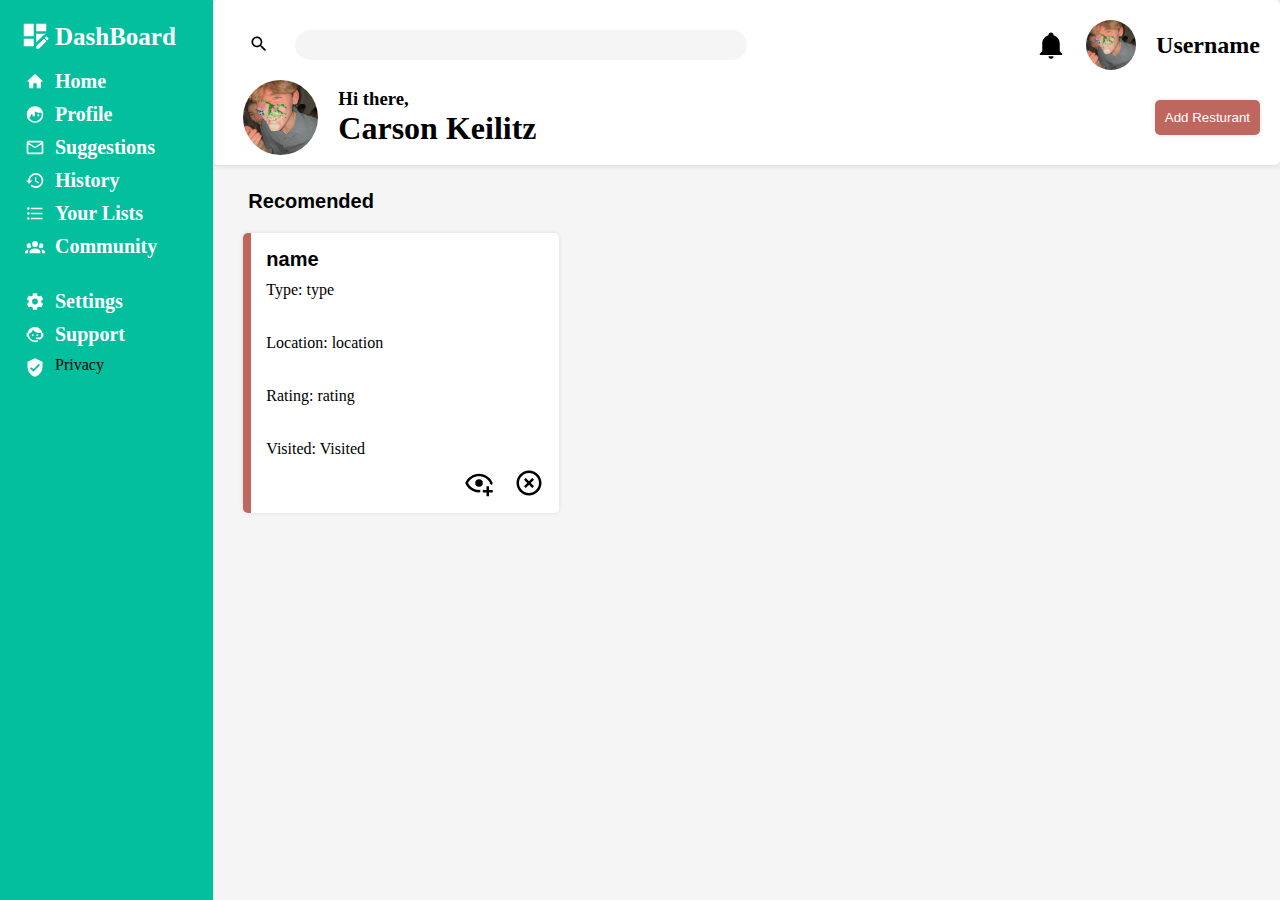
==== commit 56ee0f42: "fixed random links" ====
--- a/lists.html
+++ b/lists.html
@@ -102,13 +102,13 @@
                     <svg xmlns="http://www.w3.org/2000/svg" viewBox="0 0 24 24"><title>email-outline</title><path d="M22 6C22 4.9 21.1 4 20 4H4C2.9 4 2 4.9 2 6V18C2 19.1 2.9 20 4 20H20C21.1 20 22 19.1 22 18V6M20 6L12 11L4 6H20M20 18H4V8L12 13L20 8V18Z" /></svg>                    <li><a href="suggestions.html">Suggestions</a></li>
                 </div>
                 <div class="sidebar-logos">
-                    <svg xmlns="http://www.w3.org/2000/svg" viewBox="0 0 24 24"><title>history</title><path d="M13.5,8H12V13L16.28,15.54L17,14.33L13.5,12.25V8M13,3A9,9 0 0,0 4,12H1L4.96,16.03L9,12H6A7,7 0 0,1 13,5A7,7 0 0,1 20,12A7,7 0 0,1 13,19C11.07,19 9.32,18.21 8.06,16.94L6.64,18.36C8.27,20 10.5,21 13,21A9,9 0 0,0 22,12A9,9 0 0,0 13,3" /></svg>                    <li><a href="contact.html">History</a></li>
+                    <svg xmlns="http://www.w3.org/2000/svg" viewBox="0 0 24 24"><title>history</title><path d="M13.5,8H12V13L16.28,15.54L17,14.33L13.5,12.25V8M13,3A9,9 0 0,0 4,12H1L4.96,16.03L9,12H6A7,7 0 0,1 13,5A7,7 0 0,1 20,12A7,7 0 0,1 13,19C11.07,19 9.32,18.21 8.06,16.94L6.64,18.36C8.27,20 10.5,21 13,21A9,9 0 0,0 22,12A9,9 0 0,0 13,3" /></svg>                    <li><a>History</a></li>
                 </div>
                 <div class="sidebar-logos">
                     <svg xmlns="http://www.w3.org/2000/svg" viewBox="0 0 24 24"><title>format-list-bulleted</title><path d="M7,5H21V7H7V5M7,13V11H21V13H7M4,4.5A1.5,1.5 0 0,1 5.5,6A1.5,1.5 0 0,1 4,7.5A1.5,1.5 0 0,1 2.5,6A1.5,1.5 0 0,1 4,4.5M4,10.5A1.5,1.5 0 0,1 5.5,12A1.5,1.5 0 0,1 4,13.5A1.5,1.5 0 0,1 2.5,12A1.5,1.5 0 0,1 4,10.5M7,19V17H21V19H7M4,16.5A1.5,1.5 0 0,1 5.5,18A1.5,1.5 0 0,1 4,19.5A1.5,1.5 0 0,1 2.5,18A1.5,1.5 0 0,1 4,16.5Z" /></svg>                    <li><a href="lists.html">Your Lists</a></li>
                 </div>
                 <div class="sidebar-logos">
-                    <svg xmlns="http://www.w3.org/2000/svg" viewBox="0 0 24 24"><title>account-group</title><path d="M12,5.5A3.5,3.5 0 0,1 15.5,9A3.5,3.5 0 0,1 12,12.5A3.5,3.5 0 0,1 8.5,9A3.5,3.5 0 0,1 12,5.5M5,8C5.56,8 6.08,8.15 6.53,8.42C6.38,9.85 6.8,11.27 7.66,12.38C7.16,13.34 6.16,14 5,14A3,3 0 0,1 2,11A3,3 0 0,1 5,8M19,8A3,3 0 0,1 22,11A3,3 0 0,1 19,14C17.84,14 16.84,13.34 16.34,12.38C17.2,11.27 17.62,9.85 17.47,8.42C17.92,8.15 18.44,8 19,8M5.5,18.25C5.5,16.18 8.41,14.5 12,14.5C15.59,14.5 18.5,16.18 18.5,18.25V20H5.5V18.25M0,20V18.5C0,17.11 1.89,15.94 4.45,15.6C3.86,16.28 3.5,17.22 3.5,18.25V20H0M24,20H20.5V18.25C20.5,17.22 20.14,16.28 19.55,15.6C22.11,15.94 24,17.11 24,18.5V20Z" /></svg>                    <li><a href="contact.html">Community</a></li>
+                    <svg xmlns="http://www.w3.org/2000/svg" viewBox="0 0 24 24"><title>account-group</title><path d="M12,5.5A3.5,3.5 0 0,1 15.5,9A3.5,3.5 0 0,1 12,12.5A3.5,3.5 0 0,1 8.5,9A3.5,3.5 0 0,1 12,5.5M5,8C5.56,8 6.08,8.15 6.53,8.42C6.38,9.85 6.8,11.27 7.66,12.38C7.16,13.34 6.16,14 5,14A3,3 0 0,1 2,11A3,3 0 0,1 5,8M19,8A3,3 0 0,1 22,11A3,3 0 0,1 19,14C17.84,14 16.84,13.34 16.34,12.38C17.2,11.27 17.62,9.85 17.47,8.42C17.92,8.15 18.44,8 19,8M5.5,18.25C5.5,16.18 8.41,14.5 12,14.5C15.59,14.5 18.5,16.18 18.5,18.25V20H5.5V18.25M0,20V18.5C0,17.11 1.89,15.94 4.45,15.6C3.86,16.28 3.5,17.22 3.5,18.25V20H0M24,20H20.5V18.25C20.5,17.22 20.14,16.28 19.55,15.6C22.11,15.94 24,17.11 24,18.5V20Z" /></svg>                    <li><a>Community</a></li>
                 </div>
             </ul>
             <ul class="sidebar-fonts side-bar-options settings">
@@ -117,10 +117,10 @@
                     <li><a classhref="index.html">Settings</a></li>
                 </div>
                 <div class="sidebar-logos">
-                    <svg xmlns="http://www.w3.org/2000/svg" viewBox="0 0 24 24"><title>face-agent</title><path d="M18.72,14.76C19.07,13.91 19.26,13 19.26,12C19.26,11.28 19.15,10.59 18.96,9.95C18.31,10.1 17.63,10.18 16.92,10.18C13.86,10.18 11.15,8.67 9.5,6.34C8.61,8.5 6.91,10.26 4.77,11.22C4.73,11.47 4.73,11.74 4.73,12A7.27,7.27 0 0,0 12,19.27C13.05,19.27 14.06,19.04 14.97,18.63C15.54,19.72 15.8,20.26 15.78,20.26C14.14,20.81 12.87,21.08 12,21.08C9.58,21.08 7.27,20.13 5.57,18.42C4.53,17.38 3.76,16.11 3.33,14.73H2V10.18H3.09C3.93,6.04 7.6,2.92 12,2.92C14.4,2.92 16.71,3.87 18.42,5.58C19.69,6.84 20.54,8.45 20.89,10.18H22V14.67H22V14.69L22,14.73H21.94L18.38,18L13.08,17.4V15.73H17.91L18.72,14.76M9.27,11.77C9.57,11.77 9.86,11.89 10.07,12.11C10.28,12.32 10.4,12.61 10.4,12.91C10.4,13.21 10.28,13.5 10.07,13.71C9.86,13.92 9.57,14.04 9.27,14.04C8.64,14.04 8.13,13.54 8.13,12.91C8.13,12.28 8.64,11.77 9.27,11.77M14.72,11.77C15.35,11.77 15.85,12.28 15.85,12.91C15.85,13.54 15.35,14.04 14.72,14.04C14.09,14.04 13.58,13.54 13.58,12.91A1.14,1.14 0 0,1 14.72,11.77Z" /></svg>                    <li><a href="about.html">Support</a></li>
-                </div>
-                <div class="sidebar-logos">
-                    <svg xmlns="http://www.w3.org/2000/svg" viewBox="0 0 24 24"><title>shield-check</title><path d="M10,17L6,13L7.41,11.59L10,14.17L16.59,7.58L18,9M12,1L3,5V11C3,16.55 6.84,21.74 12,23C17.16,21.74 21,16.55 21,11V5L12,1Z" /></svg>                    <li><a href="contact.html">Privacy</a></li>
+                    <svg xmlns="http://www.w3.org/2000/svg" viewBox="0 0 24 24"><title>face-agent</title><path d="M18.72,14.76C19.07,13.91 19.26,13 19.26,12C19.26,11.28 19.15,10.59 18.96,9.95C18.31,10.1 17.63,10.18 16.92,10.18C13.86,10.18 11.15,8.67 9.5,6.34C8.61,8.5 6.91,10.26 4.77,11.22C4.73,11.47 4.73,11.74 4.73,12A7.27,7.27 0 0,0 12,19.27C13.05,19.27 14.06,19.04 14.97,18.63C15.54,19.72 15.8,20.26 15.78,20.26C14.14,20.81 12.87,21.08 12,21.08C9.58,21.08 7.27,20.13 5.57,18.42C4.53,17.38 3.76,16.11 3.33,14.73H2V10.18H3.09C3.93,6.04 7.6,2.92 12,2.92C14.4,2.92 16.71,3.87 18.42,5.58C19.69,6.84 20.54,8.45 20.89,10.18H22V14.67H22V14.69L22,14.73H21.94L18.38,18L13.08,17.4V15.73H17.91L18.72,14.76M9.27,11.77C9.57,11.77 9.86,11.89 10.07,12.11C10.28,12.32 10.4,12.61 10.4,12.91C10.4,13.21 10.28,13.5 10.07,13.71C9.86,13.92 9.57,14.04 9.27,14.04C8.64,14.04 8.13,13.54 8.13,12.91C8.13,12.28 8.64,11.77 9.27,11.77M14.72,11.77C15.35,11.77 15.85,12.28 15.85,12.91C15.85,13.54 15.35,14.04 14.72,14.04C14.09,14.04 13.58,13.54 13.58,12.91A1.14,1.14 0 0,1 14.72,11.77Z" /></svg>                    <li><a>Support</a></li>
+                </div>
+                <div class="sidebar-logos">
+                    <svg xmlns="http://www.w3.org/2000/svg" viewBox="0 0 24 24"><title>shield-check</title><path d="M10,17L6,13L7.41,11.59L10,14.17L16.59,7.58L18,9M12,1L3,5V11C3,16.55 6.84,21.74 12,23C17.16,21.74 21,16.55 21,11V5L12,1Z" /></svg>                    <li><a">Privacy</a></li>
                 </div>
             </ul>
         </div>
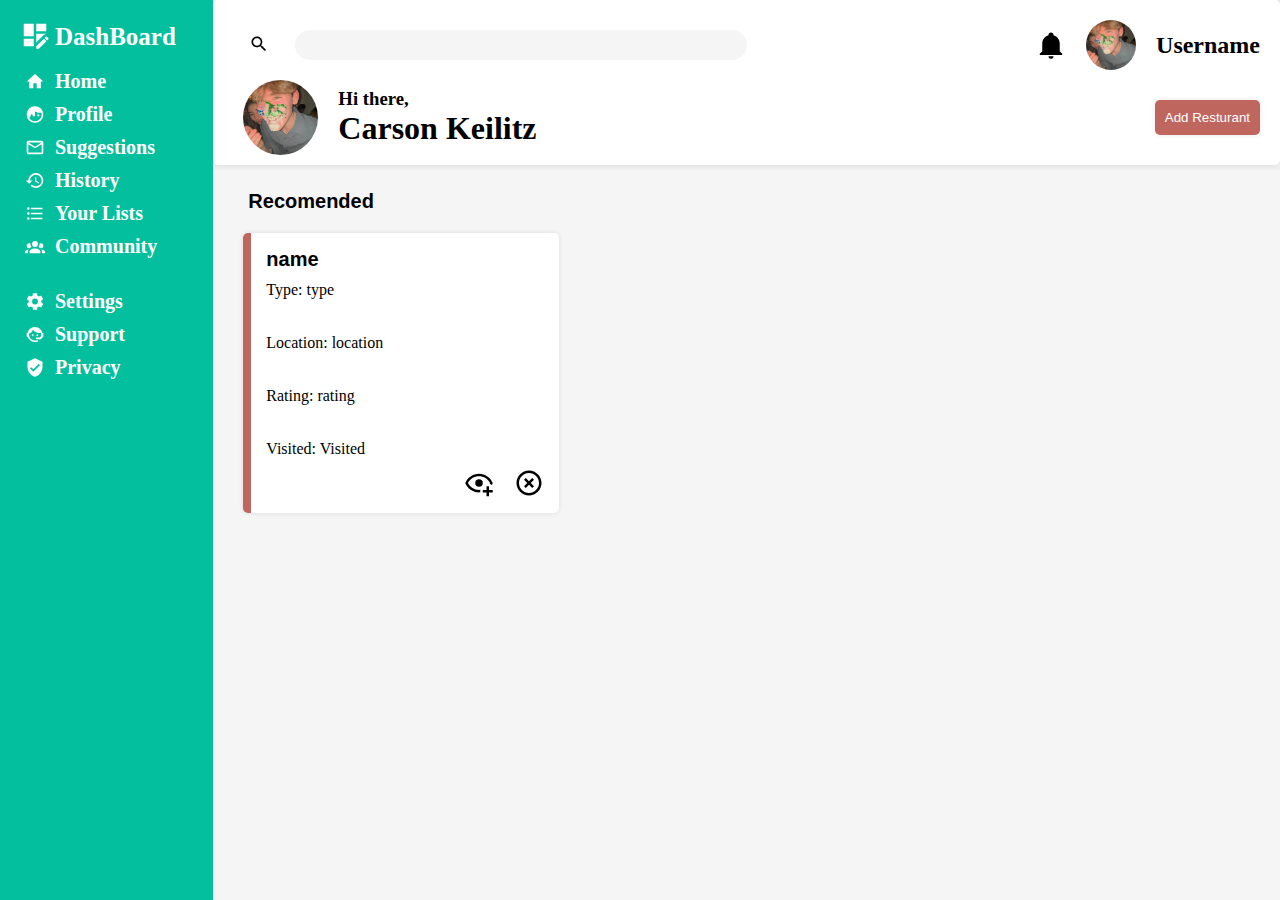
==== commit eb032e06: "Update lists.html" ====
--- a/lists.html
+++ b/lists.html
@@ -120,7 +120,7 @@
                     <svg xmlns="http://www.w3.org/2000/svg" viewBox="0 0 24 24"><title>face-agent</title><path d="M18.72,14.76C19.07,13.91 19.26,13 19.26,12C19.26,11.28 19.15,10.59 18.96,9.95C18.31,10.1 17.63,10.18 16.92,10.18C13.86,10.18 11.15,8.67 9.5,6.34C8.61,8.5 6.91,10.26 4.77,11.22C4.73,11.47 4.73,11.74 4.73,12A7.27,7.27 0 0,0 12,19.27C13.05,19.27 14.06,19.04 14.97,18.63C15.54,19.72 15.8,20.26 15.78,20.26C14.14,20.81 12.87,21.08 12,21.08C9.58,21.08 7.27,20.13 5.57,18.42C4.53,17.38 3.76,16.11 3.33,14.73H2V10.18H3.09C3.93,6.04 7.6,2.92 12,2.92C14.4,2.92 16.71,3.87 18.42,5.58C19.69,6.84 20.54,8.45 20.89,10.18H22V14.67H22V14.69L22,14.73H21.94L18.38,18L13.08,17.4V15.73H17.91L18.72,14.76M9.27,11.77C9.57,11.77 9.86,11.89 10.07,12.11C10.28,12.32 10.4,12.61 10.4,12.91C10.4,13.21 10.28,13.5 10.07,13.71C9.86,13.92 9.57,14.04 9.27,14.04C8.64,14.04 8.13,13.54 8.13,12.91C8.13,12.28 8.64,11.77 9.27,11.77M14.72,11.77C15.35,11.77 15.85,12.28 15.85,12.91C15.85,13.54 15.35,14.04 14.72,14.04C14.09,14.04 13.58,13.54 13.58,12.91A1.14,1.14 0 0,1 14.72,11.77Z" /></svg>                    <li><a>Support</a></li>
                 </div>
                 <div class="sidebar-logos">
-                    <svg xmlns="http://www.w3.org/2000/svg" viewBox="0 0 24 24"><title>shield-check</title><path d="M10,17L6,13L7.41,11.59L10,14.17L16.59,7.58L18,9M12,1L3,5V11C3,16.55 6.84,21.74 12,23C17.16,21.74 21,16.55 21,11V5L12,1Z" /></svg>                    <li><a">Privacy</a></li>
+                    <svg xmlns="http://www.w3.org/2000/svg" viewBox="0 0 24 24"><title>shield-check</title><path d="M10,17L6,13L7.41,11.59L10,14.17L16.59,7.58L18,9M12,1L3,5V11C3,16.55 6.84,21.74 12,23C17.16,21.74 21,16.55 21,11V5L12,1Z" /></svg>                    <li><a>Privacy</a></li>
                 </div>
             </ul>
         </div>
